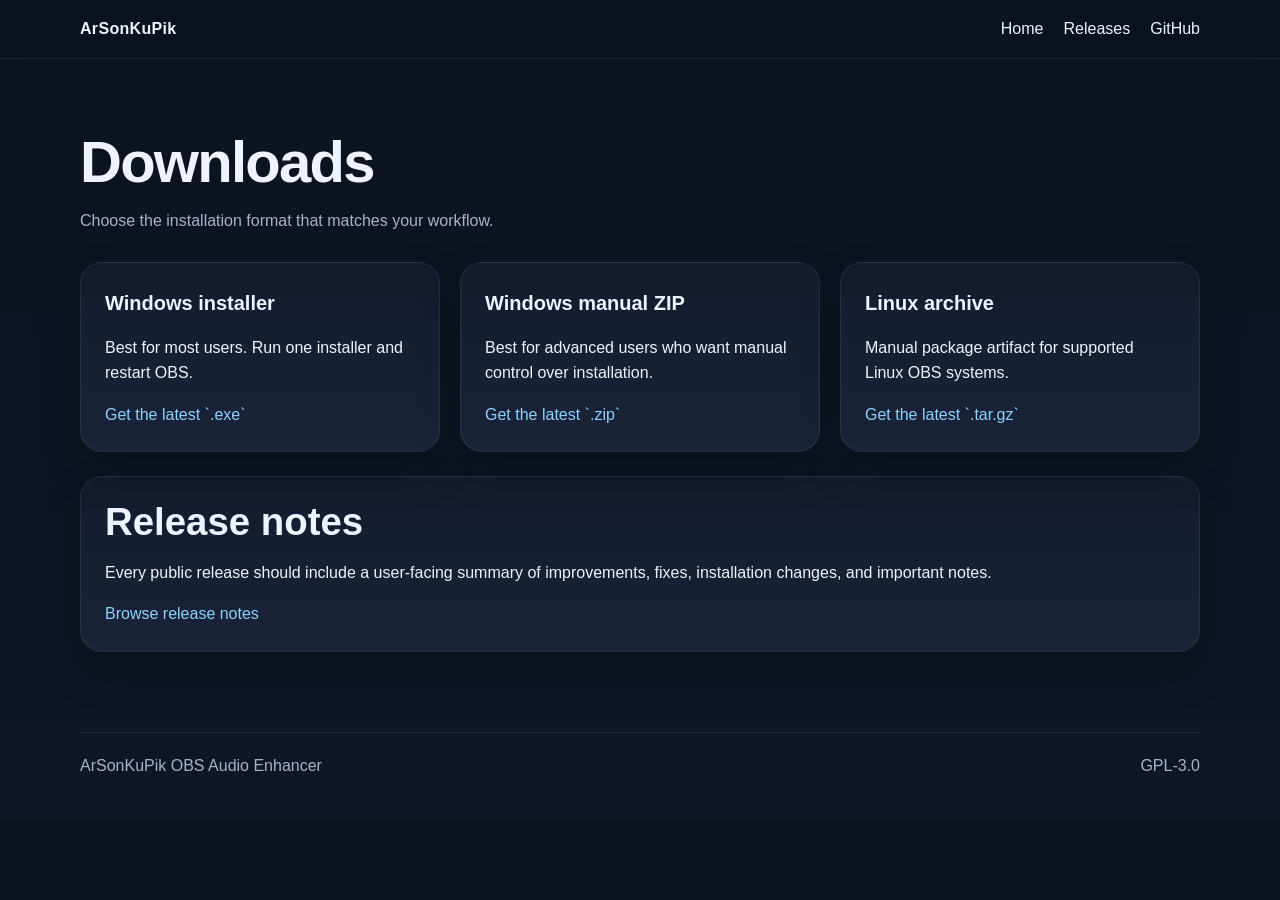
==== docs/site/downloads.html @ cfe4e067 "Clean public GPL3 repo and improve release installer" ====
<!doctype html>
<html lang="en">
<head>
  <meta charset="utf-8">
  <meta name="viewport" content="width=device-width, initial-scale=1">
  <title>Downloads • ArSonKuPik OBS Audio Enhancer</title>
  <meta name="description" content="Download the latest release of ArSonKuPik OBS Audio Enhancer for OBS Studio.">
  <link rel="stylesheet" href="styles.css">
</head>
<body>
  <header class="nav">
    <div class="wrap nav-inner">
      <a class="brand" href="index.html">ArSonKuPik</a>
      <nav>
        <a href="index.html">Home</a>
        <a href="https://github.com/masarray/arsonkupik-obs-audio-enhancer/releases">Releases</a>
        <a href="https://github.com/masarray/arsonkupik-obs-audio-enhancer">GitHub</a>
      </nav>
    </div>
  </header>
  <main class="section">
    <div class="wrap">
      <h1>Downloads</h1>
      <p class="section-intro">Choose the installation format that matches your workflow.</p>
      <div class="card-grid three">
        <article class="card">
          <h3>Windows installer</h3>
          <p>Best for most users. Run one installer and restart OBS.</p>
          <a class="text-link" href="https://github.com/masarray/arsonkupik-obs-audio-enhancer/releases">Get the latest `.exe`</a>
        </article>
        <article class="card">
          <h3>Windows manual ZIP</h3>
          <p>Best for advanced users who want manual control over installation.</p>
          <a class="text-link" href="https://github.com/masarray/arsonkupik-obs-audio-enhancer/releases">Get the latest `.zip`</a>
        </article>
        <article class="card">
          <h3>Linux archive</h3>
          <p>Manual package artifact for supported Linux OBS systems.</p>
          <a class="text-link" href="https://github.com/masarray/arsonkupik-obs-audio-enhancer/releases">Get the latest `.tar.gz`</a>
        </article>
      </div>
      <div class="card release-card">
        <h2>Release notes</h2>
        <p>Every public release should include a user-facing summary of improvements, fixes, installation changes, and important notes.</p>
        <a class="text-link" href="https://github.com/masarray/arsonkupik-obs-audio-enhancer/tree/main/docs/releases">Browse release notes</a>
      </div>
    </div>
  </main>
  <footer class="footer"><div class="wrap footer-inner"><span>ArSonKuPik OBS Audio Enhancer</span><span>GPL-3.0</span></div></footer>
</body>
</html>
---- docs/site/styles.css ----
:root {
  --bg: #0d1220;
  --panel: #141b2d;
  --panel-2: #1a2338;
  --text: #eef3ff;
  --muted: #a7b3cc;
  --line: rgba(255,255,255,.08);
  --accent: #6a7cff;
  --accent-2: #8bd3ff;
}
* { box-sizing: border-box; }
body { margin: 0; font: 16px/1.6 Inter, Segoe UI, Arial, sans-serif; background: linear-gradient(180deg,#0d1220 0%,#0f1626 100%); color: var(--text); }
a { color: inherit; text-decoration: none; }
img { max-width: 100%; display: block; }
.wrap { width: min(1120px, calc(100% - 40px)); margin: 0 auto; }
.nav { position: sticky; top: 0; backdrop-filter: blur(12px); background: rgba(13,18,32,.75); border-bottom: 1px solid var(--line); z-index: 10; }
.nav-inner { display: flex; justify-content: space-between; align-items: center; padding: 16px 0; }
.nav nav { display: flex; gap: 20px; }
.brand { font-weight: 700; letter-spacing: .02em; }
.hero { padding: 72px 0 52px; }
.hero-grid { display: grid; gap: 40px; grid-template-columns: 1.1fr .95fr; align-items: center; }
.eyebrow { display:inline-block; padding: 6px 10px; border-radius:999px; background: rgba(106,124,255,.16); color: #cbd7ff; font-size: 13px; }
h1 { font-size: clamp(36px, 5vw, 58px); line-height: 1.06; margin: 16px 0; letter-spacing: -.03em; }
h2 { font-size: clamp(28px,3vw,40px); line-height: 1.1; margin: 0 0 12px; }
h3 { margin: 0 0 10px; font-size: 20px; }
.lead, .section-intro { color: var(--muted); max-width: 62ch; }
.cta-row { display: flex; flex-wrap: wrap; gap: 14px; margin: 26px 0 18px; }
.btn { padding: 12px 18px; border-radius: 12px; font-weight: 600; border: 1px solid var(--line); }
.btn-primary { background: linear-gradient(135deg,var(--accent),#4d64ff); }
.btn-secondary { background: rgba(255,255,255,.04); }
.hero-points { margin: 22px 0 0; padding-left: 18px; color: var(--muted); }
.shot-card, .card { background: linear-gradient(180deg,var(--panel),var(--panel-2)); border: 1px solid var(--line); border-radius: 22px; box-shadow: 0 20px 40px rgba(0,0,0,.22); }
.shot-card { padding: 16px; }
.section { padding: 56px 0; }
.section-alt { background: rgba(255,255,255,.02); border-top: 1px solid var(--line); border-bottom: 1px solid var(--line); }
.card-grid { display:grid; gap: 20px; grid-template-columns: repeat(2, minmax(0,1fr)); margin-top: 28px; }
.card-grid.three { grid-template-columns: repeat(3,minmax(0,1fr)); }
.card { padding: 24px; }
.split { display:grid; gap: 30px; grid-template-columns: 1fr 1fr; align-items:start; }
.stack-list { display:grid; gap: 16px; }
.stack-list div { background: rgba(255,255,255,.03); border: 1px solid var(--line); border-radius: 18px; padding: 18px 20px; display:grid; gap: 4px; }
.stack-list span, .text-link { color: var(--accent-2); }
.release-card { margin-top: 24px; }
.footer { padding: 24px 0 40px; }
.footer-inner { display:flex; justify-content:space-between; gap:20px; color: var(--muted); border-top:1px solid var(--line); padding-top: 20px; }
@media (max-width: 900px) {
  .hero-grid, .split, .card-grid, .card-grid.three { grid-template-columns: 1fr; }
  .nav-inner { flex-direction: column; gap: 12px; }
}
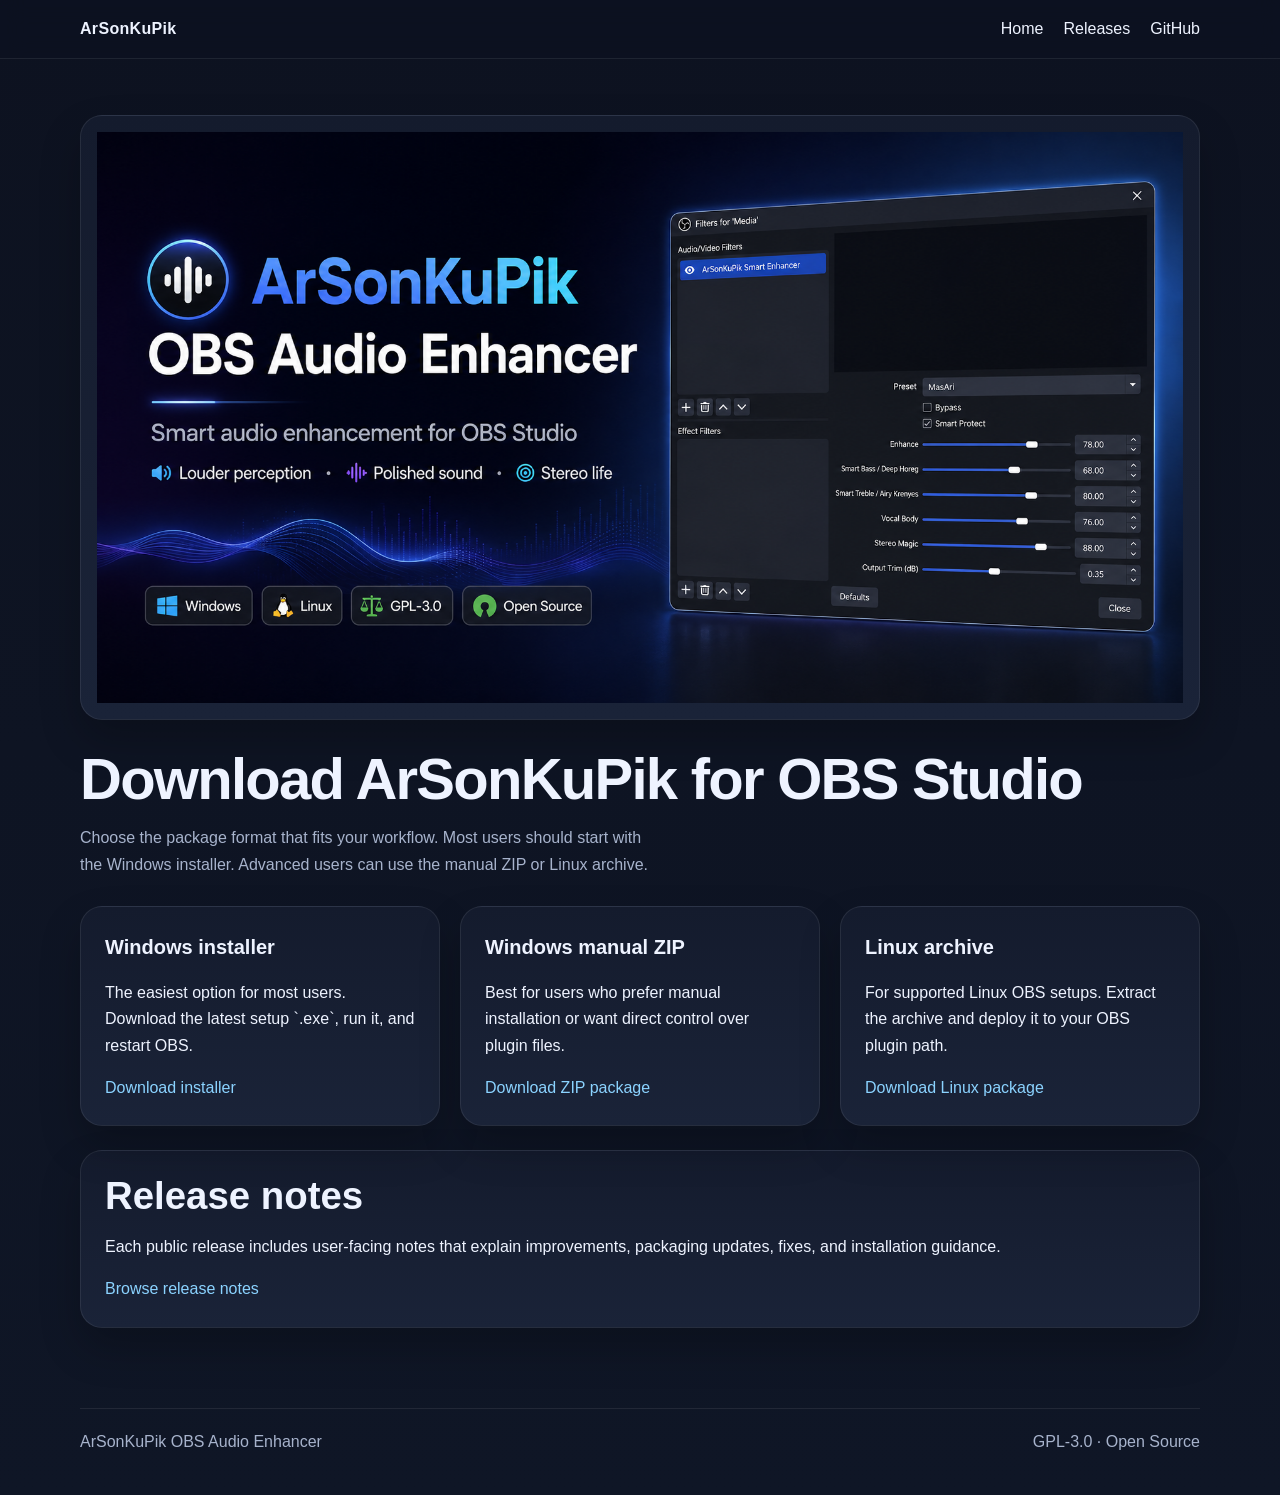
==== commit 766a1b95: "Polish README and landing page with OG hero and SEO improvements" ====
--- a/docs/site/downloads.html
+++ b/docs/site/downloads.html
@@ -4,7 +4,18 @@
   <meta charset="utf-8">
   <meta name="viewport" content="width=device-width, initial-scale=1">
   <title>Downloads • ArSonKuPik OBS Audio Enhancer</title>
-  <meta name="description" content="Download the latest release of ArSonKuPik OBS Audio Enhancer for OBS Studio.">
+  <meta name="description" content="Download the latest release of ArSonKuPik OBS Audio Enhancer for OBS Studio on Windows and Linux.">
+  <meta name="robots" content="index,follow">
+  <link rel="canonical" href="https://masarray.github.io/arsonkupik-obs-audio-enhancer/downloads.html">
+  <meta property="og:type" content="website">
+  <meta property="og:title" content="Downloads • ArSonKuPik OBS Audio Enhancer">
+  <meta property="og:description" content="Windows installer, Windows ZIP, and Linux release packages for ArSonKuPik OBS Audio Enhancer.">
+  <meta property="og:url" content="https://masarray.github.io/arsonkupik-obs-audio-enhancer/downloads.html">
+  <meta property="og:image" content="https://masarray.github.io/arsonkupik-obs-audio-enhancer/assets/images/og-hero.png">
+  <meta name="twitter:card" content="summary_large_image">
+  <meta name="twitter:title" content="Downloads • ArSonKuPik OBS Audio Enhancer">
+  <meta name="twitter:description" content="Download the latest ArSonKuPik OBS Audio Enhancer release assets.">
+  <meta name="twitter:image" content="https://masarray.github.io/arsonkupik-obs-audio-enhancer/assets/images/og-hero.png">
   <link rel="stylesheet" href="styles.css">
 </head>
 <body>
@@ -20,32 +31,35 @@
   </header>
   <main class="section">
     <div class="wrap">
-      <h1>Downloads</h1>
-      <p class="section-intro">Choose the installation format that matches your workflow.</p>
+      <div class="banner-card small-banner">
+        <img src="assets/images/og-hero.png" alt="ArSonKuPik OBS Audio Enhancer hero banner">
+      </div>
+      <h1>Download ArSonKuPik for OBS Studio</h1>
+      <p class="section-intro">Choose the package format that fits your workflow. Most users should start with the Windows installer. Advanced users can use the manual ZIP or Linux archive.</p>
       <div class="card-grid three">
         <article class="card">
           <h3>Windows installer</h3>
-          <p>Best for most users. Run one installer and restart OBS.</p>
-          <a class="text-link" href="https://github.com/masarray/arsonkupik-obs-audio-enhancer/releases">Get the latest `.exe`</a>
+          <p>The easiest option for most users. Download the latest setup `.exe`, run it, and restart OBS.</p>
+          <a class="text-link" href="https://github.com/masarray/arsonkupik-obs-audio-enhancer/releases">Download installer</a>
         </article>
         <article class="card">
           <h3>Windows manual ZIP</h3>
-          <p>Best for advanced users who want manual control over installation.</p>
-          <a class="text-link" href="https://github.com/masarray/arsonkupik-obs-audio-enhancer/releases">Get the latest `.zip`</a>
+          <p>Best for users who prefer manual installation or want direct control over plugin files.</p>
+          <a class="text-link" href="https://github.com/masarray/arsonkupik-obs-audio-enhancer/releases">Download ZIP package</a>
         </article>
         <article class="card">
           <h3>Linux archive</h3>
-          <p>Manual package artifact for supported Linux OBS systems.</p>
-          <a class="text-link" href="https://github.com/masarray/arsonkupik-obs-audio-enhancer/releases">Get the latest `.tar.gz`</a>
+          <p>For supported Linux OBS setups. Extract the archive and deploy it to your OBS plugin path.</p>
+          <a class="text-link" href="https://github.com/masarray/arsonkupik-obs-audio-enhancer/releases">Download Linux package</a>
         </article>
       </div>
       <div class="card release-card">
         <h2>Release notes</h2>
-        <p>Every public release should include a user-facing summary of improvements, fixes, installation changes, and important notes.</p>
+        <p>Each public release includes user-facing notes that explain improvements, packaging updates, fixes, and installation guidance.</p>
         <a class="text-link" href="https://github.com/masarray/arsonkupik-obs-audio-enhancer/tree/main/docs/releases">Browse release notes</a>
       </div>
     </div>
   </main>
-  <footer class="footer"><div class="wrap footer-inner"><span>ArSonKuPik OBS Audio Enhancer</span><span>GPL-3.0</span></div></footer>
+  <footer class="footer"><div class="wrap footer-inner"><span>ArSonKuPik OBS Audio Enhancer</span><span>GPL-3.0 · Open Source</span></div></footer>
 </body>
 </html>
--- a/docs/site/styles.css
+++ b/docs/site/styles.css
@@ -10,7 +10,7 @@
   --accent-2: #8bd3ff;
 }
 * { box-sizing: border-box; }
-body { margin: 0; font: 16px/1.6 Inter, Segoe UI, Arial, sans-serif; background: linear-gradient(180deg,#0d1220 0%,#0f1626 100%); color: var(--text); }
+body { margin: 0; font: 16px/1.65 Inter, Segoe UI, Arial, sans-serif; background: linear-gradient(180deg,#0d1220 0%,#0f1626 100%); color: var(--text); }
 a { color: inherit; text-decoration: none; }
 img { max-width: 100%; display: block; }
 .wrap { width: min(1120px, calc(100% - 40px)); margin: 0 auto; }
@@ -18,20 +18,24 @@
 .nav-inner { display: flex; justify-content: space-between; align-items: center; padding: 16px 0; }
 .nav nav { display: flex; gap: 20px; }
 .brand { font-weight: 700; letter-spacing: .02em; }
-.hero { padding: 72px 0 52px; }
-.hero-grid { display: grid; gap: 40px; grid-template-columns: 1.1fr .95fr; align-items: center; }
+.hero { padding: 24px 0 52px; }
+.hero-banner { padding-top: 36px; padding-bottom: 8px; }
+.hero-copy { padding-top: 20px; }
+.hero-grid { display: grid; gap: 40px; grid-template-columns: 1.05fr .95fr; align-items: center; }
+.hero-grid.refined { align-items: start; }
 .eyebrow { display:inline-block; padding: 6px 10px; border-radius:999px; background: rgba(106,124,255,.16); color: #cbd7ff; font-size: 13px; }
 h1 { font-size: clamp(36px, 5vw, 58px); line-height: 1.06; margin: 16px 0; letter-spacing: -.03em; }
 h2 { font-size: clamp(28px,3vw,40px); line-height: 1.1; margin: 0 0 12px; }
 h3 { margin: 0 0 10px; font-size: 20px; }
-.lead, .section-intro { color: var(--muted); max-width: 62ch; }
+.lead, .section-intro { color: var(--muted); max-width: 64ch; }
 .cta-row { display: flex; flex-wrap: wrap; gap: 14px; margin: 26px 0 18px; }
 .btn { padding: 12px 18px; border-radius: 12px; font-weight: 600; border: 1px solid var(--line); }
 .btn-primary { background: linear-gradient(135deg,var(--accent),#4d64ff); }
 .btn-secondary { background: rgba(255,255,255,.04); }
 .hero-points { margin: 22px 0 0; padding-left: 18px; color: var(--muted); }
-.shot-card, .card { background: linear-gradient(180deg,var(--panel),var(--panel-2)); border: 1px solid var(--line); border-radius: 22px; box-shadow: 0 20px 40px rgba(0,0,0,.22); }
-.shot-card { padding: 16px; }
+.shot-card, .card, .banner-card { background: linear-gradient(180deg,var(--panel),var(--panel-2)); border: 1px solid var(--line); border-radius: 22px; box-shadow: 0 20px 40px rgba(0,0,0,.22); }
+.shot-card, .banner-card { padding: 16px; }
+.small-banner { margin-bottom: 28px; }
 .section { padding: 56px 0; }
 .section-alt { background: rgba(255,255,255,.02); border-top: 1px solid var(--line); border-bottom: 1px solid var(--line); }
 .card-grid { display:grid; gap: 20px; grid-template-columns: repeat(2, minmax(0,1fr)); margin-top: 28px; }
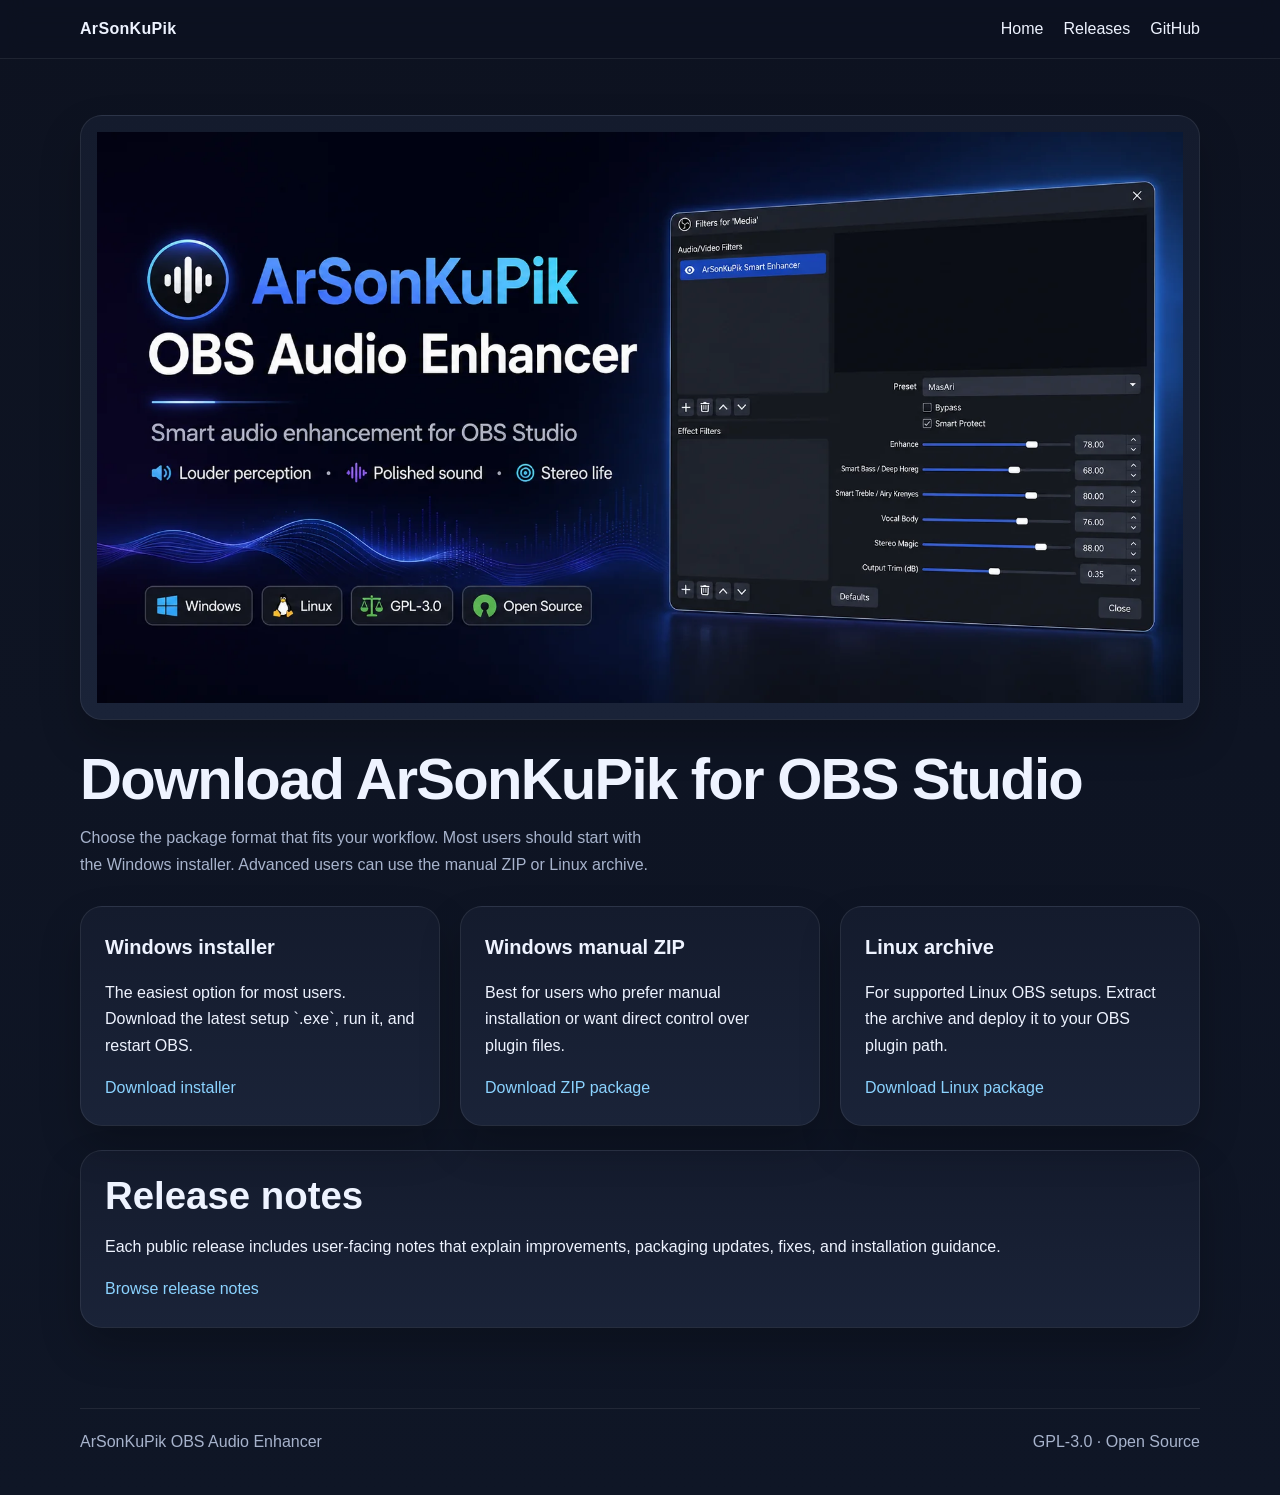
==== commit 5b94b399: "Use WebP hero banner on downloads page" ====
--- a/docs/site/downloads.html
+++ b/docs/site/downloads.html
@@ -11,11 +11,11 @@
   <meta property="og:title" content="Downloads • ArSonKuPik OBS Audio Enhancer">
   <meta property="og:description" content="Windows installer, Windows ZIP, and Linux release packages for ArSonKuPik OBS Audio Enhancer.">
   <meta property="og:url" content="https://masarray.github.io/arsonkupik-obs-audio-enhancer/downloads.html">
-  <meta property="og:image" content="https://masarray.github.io/arsonkupik-obs-audio-enhancer/assets/images/og-hero.png">
+  <meta property="og:image" content="https://masarray.github.io/arsonkupik-obs-audio-enhancer/assets/images/og-hero.webp">
   <meta name="twitter:card" content="summary_large_image">
   <meta name="twitter:title" content="Downloads • ArSonKuPik OBS Audio Enhancer">
   <meta name="twitter:description" content="Download the latest ArSonKuPik OBS Audio Enhancer release assets.">
-  <meta name="twitter:image" content="https://masarray.github.io/arsonkupik-obs-audio-enhancer/assets/images/og-hero.png">
+  <meta name="twitter:image" content="https://masarray.github.io/arsonkupik-obs-audio-enhancer/assets/images/og-hero.webp">
   <link rel="stylesheet" href="styles.css">
 </head>
 <body>
@@ -32,7 +32,7 @@
   <main class="section">
     <div class="wrap">
       <div class="banner-card small-banner">
-        <img src="assets/images/og-hero.png" alt="ArSonKuPik OBS Audio Enhancer hero banner">
+        <img src="assets/images/og-hero.webp" alt="ArSonKuPik OBS Audio Enhancer hero banner">
       </div>
       <h1>Download ArSonKuPik for OBS Studio</h1>
       <p class="section-intro">Choose the package format that fits your workflow. Most users should start with the Windows installer. Advanced users can use the manual ZIP or Linux archive.</p>
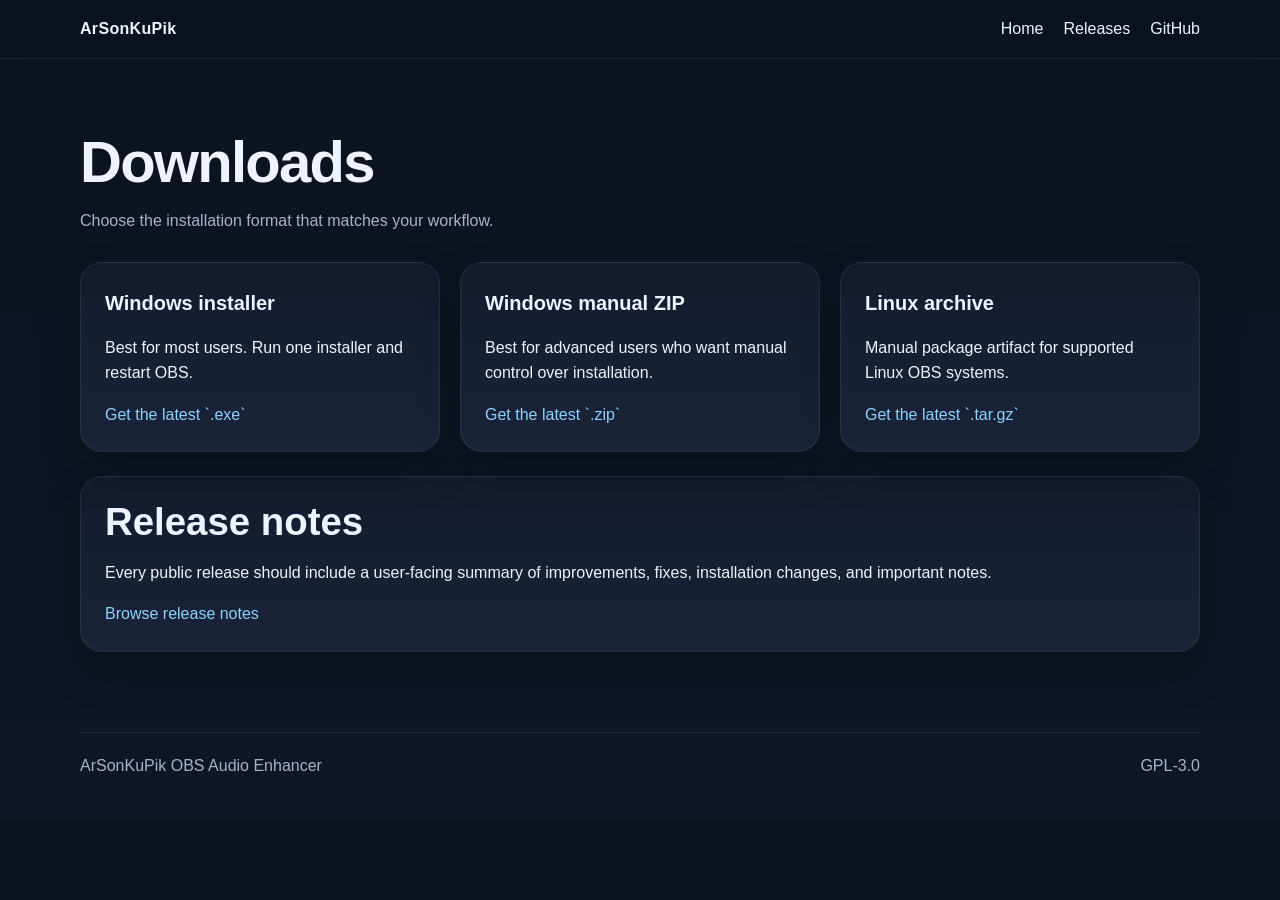
==== commit a178d706: "v0.4.12 calibrated gain staging" ====
--- a/docs/site/downloads.html
+++ b/docs/site/downloads.html
@@ -4,18 +4,7 @@
   <meta charset="utf-8">
   <meta name="viewport" content="width=device-width, initial-scale=1">
   <title>Downloads • ArSonKuPik OBS Audio Enhancer</title>
-  <meta name="description" content="Download the latest release of ArSonKuPik OBS Audio Enhancer for OBS Studio on Windows and Linux.">
-  <meta name="robots" content="index,follow">
-  <link rel="canonical" href="https://masarray.github.io/arsonkupik-obs-audio-enhancer/downloads.html">
-  <meta property="og:type" content="website">
-  <meta property="og:title" content="Downloads • ArSonKuPik OBS Audio Enhancer">
-  <meta property="og:description" content="Windows installer, Windows ZIP, and Linux release packages for ArSonKuPik OBS Audio Enhancer.">
-  <meta property="og:url" content="https://masarray.github.io/arsonkupik-obs-audio-enhancer/downloads.html">
-  <meta property="og:image" content="https://masarray.github.io/arsonkupik-obs-audio-enhancer/assets/images/og-hero.webp">
-  <meta name="twitter:card" content="summary_large_image">
-  <meta name="twitter:title" content="Downloads • ArSonKuPik OBS Audio Enhancer">
-  <meta name="twitter:description" content="Download the latest ArSonKuPik OBS Audio Enhancer release assets.">
-  <meta name="twitter:image" content="https://masarray.github.io/arsonkupik-obs-audio-enhancer/assets/images/og-hero.webp">
+  <meta name="description" content="Download the latest release of ArSonKuPik OBS Audio Enhancer for OBS Studio.">
   <link rel="stylesheet" href="styles.css">
 </head>
 <body>
@@ -31,35 +20,32 @@
   </header>
   <main class="section">
     <div class="wrap">
-      <div class="banner-card small-banner">
-        <img src="assets/images/og-hero.webp" alt="ArSonKuPik OBS Audio Enhancer hero banner">
-      </div>
-      <h1>Download ArSonKuPik for OBS Studio</h1>
-      <p class="section-intro">Choose the package format that fits your workflow. Most users should start with the Windows installer. Advanced users can use the manual ZIP or Linux archive.</p>
+      <h1>Downloads</h1>
+      <p class="section-intro">Choose the installation format that matches your workflow.</p>
       <div class="card-grid three">
         <article class="card">
           <h3>Windows installer</h3>
-          <p>The easiest option for most users. Download the latest setup `.exe`, run it, and restart OBS.</p>
-          <a class="text-link" href="https://github.com/masarray/arsonkupik-obs-audio-enhancer/releases">Download installer</a>
+          <p>Best for most users. Run one installer and restart OBS.</p>
+          <a class="text-link" href="https://github.com/masarray/arsonkupik-obs-audio-enhancer/releases">Get the latest `.exe`</a>
         </article>
         <article class="card">
           <h3>Windows manual ZIP</h3>
-          <p>Best for users who prefer manual installation or want direct control over plugin files.</p>
-          <a class="text-link" href="https://github.com/masarray/arsonkupik-obs-audio-enhancer/releases">Download ZIP package</a>
+          <p>Best for advanced users who want manual control over installation.</p>
+          <a class="text-link" href="https://github.com/masarray/arsonkupik-obs-audio-enhancer/releases">Get the latest `.zip`</a>
         </article>
         <article class="card">
           <h3>Linux archive</h3>
-          <p>For supported Linux OBS setups. Extract the archive and deploy it to your OBS plugin path.</p>
-          <a class="text-link" href="https://github.com/masarray/arsonkupik-obs-audio-enhancer/releases">Download Linux package</a>
+          <p>Manual package artifact for supported Linux OBS systems.</p>
+          <a class="text-link" href="https://github.com/masarray/arsonkupik-obs-audio-enhancer/releases">Get the latest `.tar.gz`</a>
         </article>
       </div>
       <div class="card release-card">
         <h2>Release notes</h2>
-        <p>Each public release includes user-facing notes that explain improvements, packaging updates, fixes, and installation guidance.</p>
+        <p>Every public release should include a user-facing summary of improvements, fixes, installation changes, and important notes.</p>
         <a class="text-link" href="https://github.com/masarray/arsonkupik-obs-audio-enhancer/tree/main/docs/releases">Browse release notes</a>
       </div>
     </div>
   </main>
-  <footer class="footer"><div class="wrap footer-inner"><span>ArSonKuPik OBS Audio Enhancer</span><span>GPL-3.0 · Open Source</span></div></footer>
+  <footer class="footer"><div class="wrap footer-inner"><span>ArSonKuPik OBS Audio Enhancer</span><span>GPL-3.0</span></div></footer>
 </body>
 </html>
--- a/docs/site/styles.css
+++ b/docs/site/styles.css
@@ -10,7 +10,7 @@
   --accent-2: #8bd3ff;
 }
 * { box-sizing: border-box; }
-body { margin: 0; font: 16px/1.65 Inter, Segoe UI, Arial, sans-serif; background: linear-gradient(180deg,#0d1220 0%,#0f1626 100%); color: var(--text); }
+body { margin: 0; font: 16px/1.6 Inter, Segoe UI, Arial, sans-serif; background: linear-gradient(180deg,#0d1220 0%,#0f1626 100%); color: var(--text); }
 a { color: inherit; text-decoration: none; }
 img { max-width: 100%; display: block; }
 .wrap { width: min(1120px, calc(100% - 40px)); margin: 0 auto; }
@@ -18,24 +18,20 @@
 .nav-inner { display: flex; justify-content: space-between; align-items: center; padding: 16px 0; }
 .nav nav { display: flex; gap: 20px; }
 .brand { font-weight: 700; letter-spacing: .02em; }
-.hero { padding: 24px 0 52px; }
-.hero-banner { padding-top: 36px; padding-bottom: 8px; }
-.hero-copy { padding-top: 20px; }
-.hero-grid { display: grid; gap: 40px; grid-template-columns: 1.05fr .95fr; align-items: center; }
-.hero-grid.refined { align-items: start; }
+.hero { padding: 72px 0 52px; }
+.hero-grid { display: grid; gap: 40px; grid-template-columns: 1.1fr .95fr; align-items: center; }
 .eyebrow { display:inline-block; padding: 6px 10px; border-radius:999px; background: rgba(106,124,255,.16); color: #cbd7ff; font-size: 13px; }
 h1 { font-size: clamp(36px, 5vw, 58px); line-height: 1.06; margin: 16px 0; letter-spacing: -.03em; }
 h2 { font-size: clamp(28px,3vw,40px); line-height: 1.1; margin: 0 0 12px; }
 h3 { margin: 0 0 10px; font-size: 20px; }
-.lead, .section-intro { color: var(--muted); max-width: 64ch; }
+.lead, .section-intro { color: var(--muted); max-width: 62ch; }
 .cta-row { display: flex; flex-wrap: wrap; gap: 14px; margin: 26px 0 18px; }
 .btn { padding: 12px 18px; border-radius: 12px; font-weight: 600; border: 1px solid var(--line); }
 .btn-primary { background: linear-gradient(135deg,var(--accent),#4d64ff); }
 .btn-secondary { background: rgba(255,255,255,.04); }
 .hero-points { margin: 22px 0 0; padding-left: 18px; color: var(--muted); }
-.shot-card, .card, .banner-card { background: linear-gradient(180deg,var(--panel),var(--panel-2)); border: 1px solid var(--line); border-radius: 22px; box-shadow: 0 20px 40px rgba(0,0,0,.22); }
-.shot-card, .banner-card { padding: 16px; }
-.small-banner { margin-bottom: 28px; }
+.shot-card, .card { background: linear-gradient(180deg,var(--panel),var(--panel-2)); border: 1px solid var(--line); border-radius: 22px; box-shadow: 0 20px 40px rgba(0,0,0,.22); }
+.shot-card { padding: 16px; }
 .section { padding: 56px 0; }
 .section-alt { background: rgba(255,255,255,.02); border-top: 1px solid var(--line); border-bottom: 1px solid var(--line); }
 .card-grid { display:grid; gap: 20px; grid-template-columns: repeat(2, minmax(0,1fr)); margin-top: 28px; }
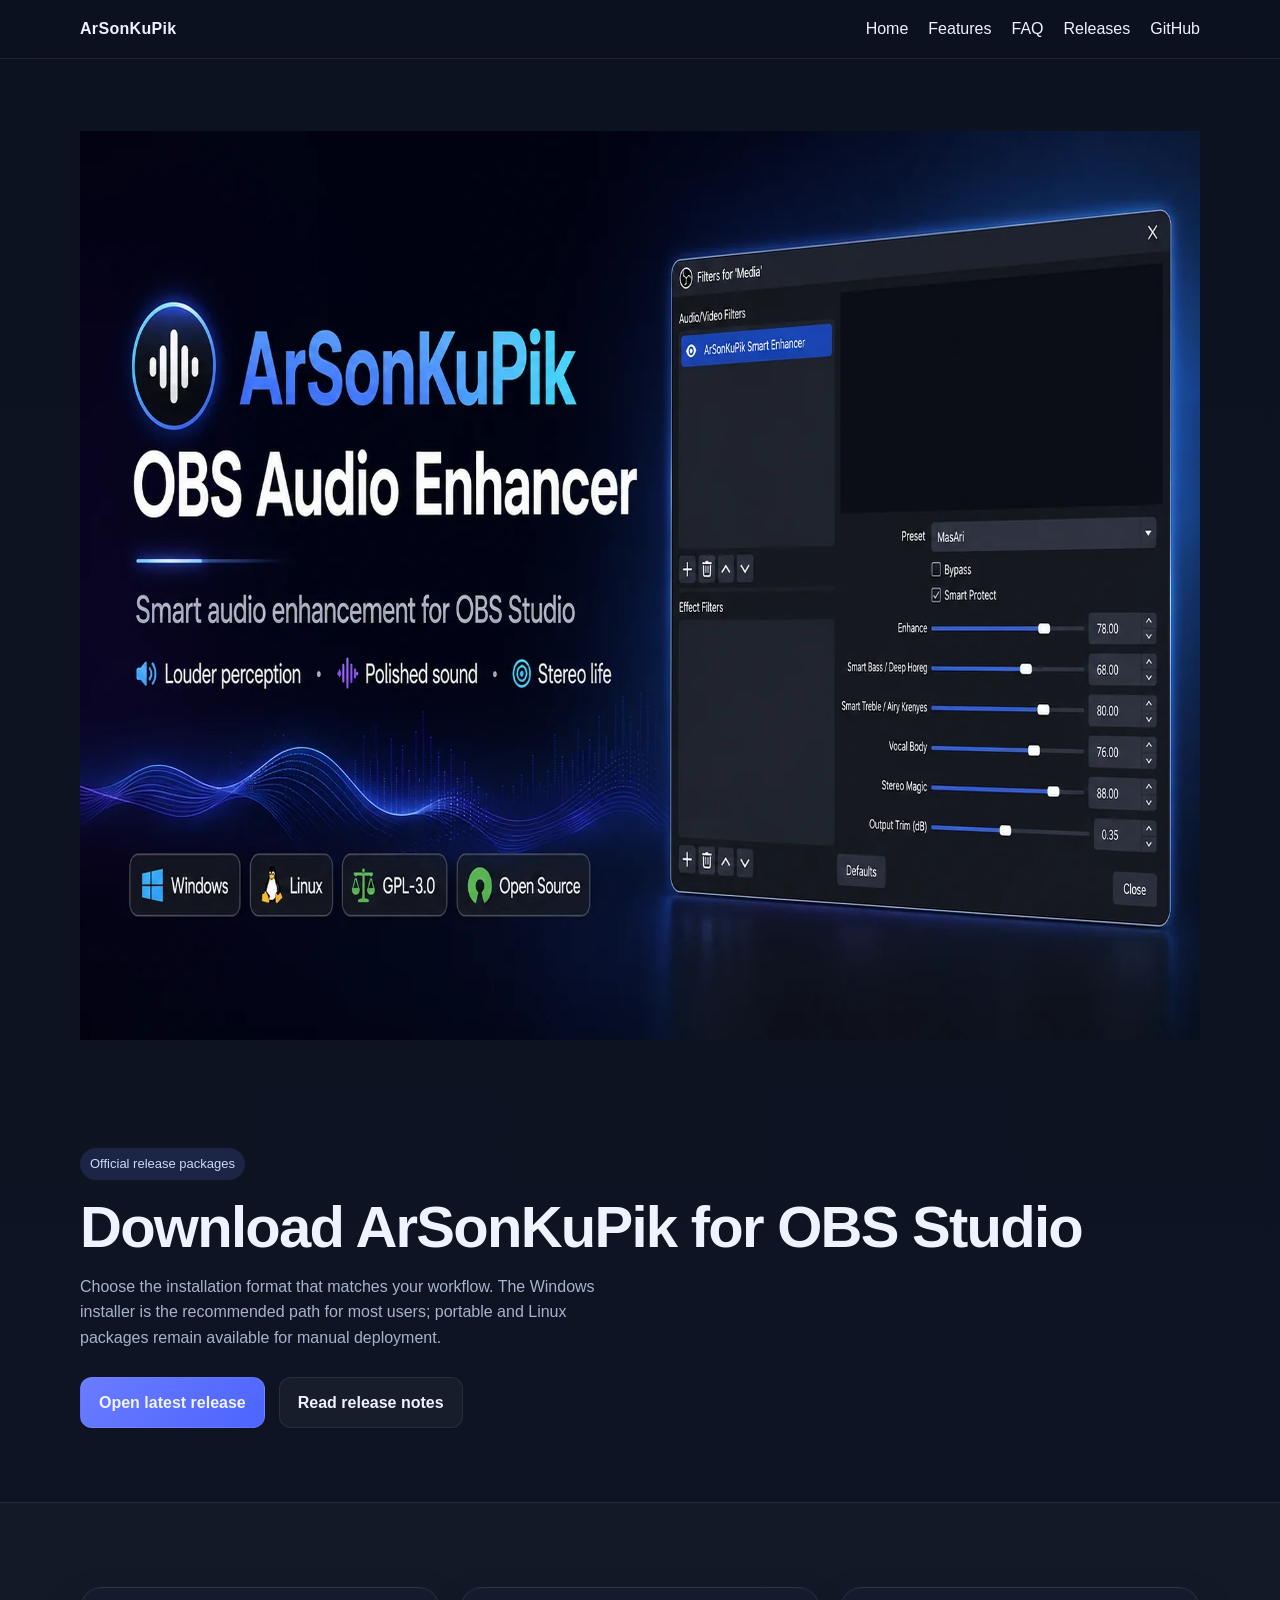
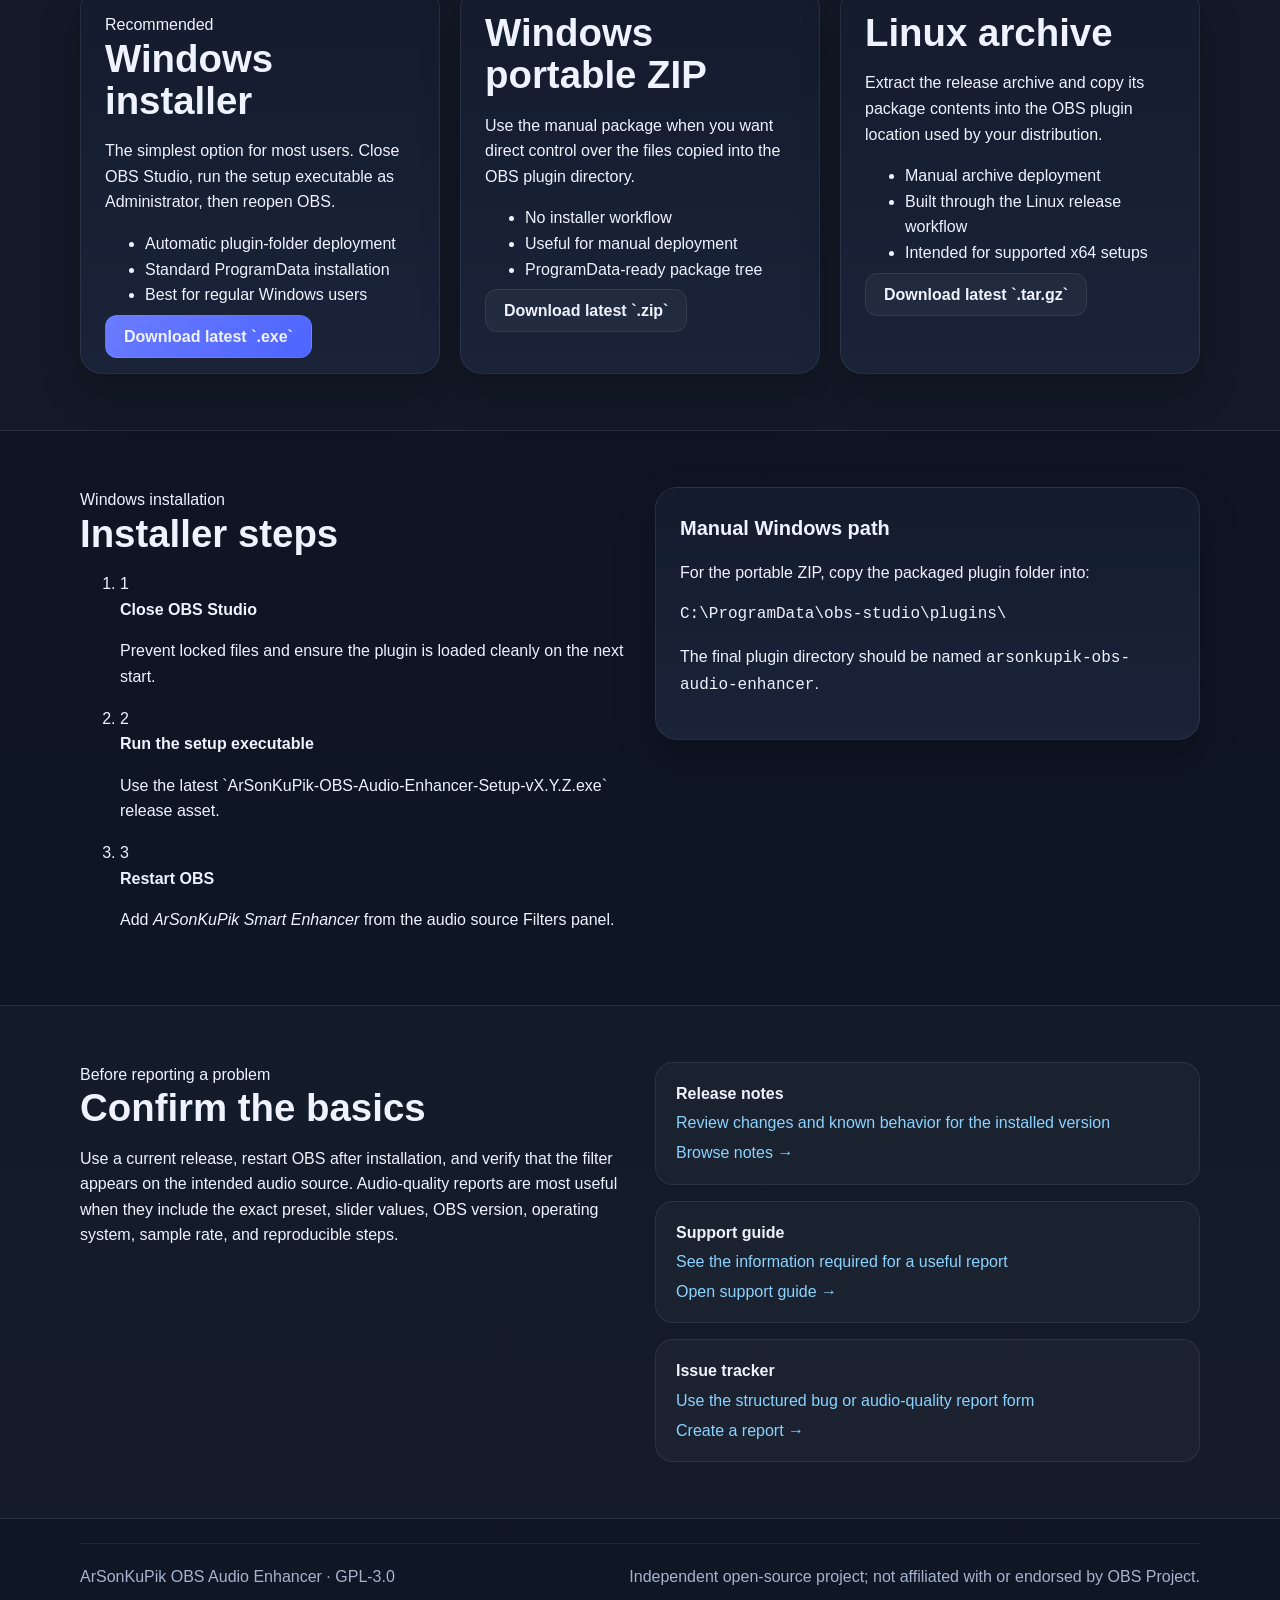
==== commit f77e4335: "Polish downloads page with WebP hero and SEO metadata" ====
--- a/docs/site/downloads.html
+++ b/docs/site/downloads.html
@@ -3,49 +3,172 @@
 <head>
   <meta charset="utf-8">
   <meta name="viewport" content="width=device-width, initial-scale=1">
-  <title>Downloads • ArSonKuPik OBS Audio Enhancer</title>
-  <meta name="description" content="Download the latest release of ArSonKuPik OBS Audio Enhancer for OBS Studio.">
+  <title>Download ArSonKuPik OBS Audio Enhancer for Windows and Linux</title>
+  <meta name="description" content="Download the latest ArSonKuPik OBS Audio Enhancer release for OBS Studio. Choose the recommended Windows installer, portable Windows ZIP, or Linux archive.">
+  <meta name="robots" content="index,follow,max-image-preview:large">
+  <meta name="theme-color" content="#0d1220">
+  <link rel="canonical" href="https://masarray.github.io/arsonkupik-obs-audio-enhancer/downloads.html">
+  <link rel="preload" as="image" href="assets/images/og-hero.webp" type="image/webp">
+
+  <meta property="og:type" content="website">
+  <meta property="og:site_name" content="ArSonKuPik OBS Audio Enhancer">
+  <meta property="og:title" content="Download ArSonKuPik OBS Audio Enhancer">
+  <meta property="og:description" content="Get the Windows installer, portable ZIP, or Linux archive for the free open-source ArSonKuPik OBS audio enhancement filter.">
+  <meta property="og:url" content="https://masarray.github.io/arsonkupik-obs-audio-enhancer/downloads.html">
+  <meta property="og:image" content="https://masarray.github.io/arsonkupik-obs-audio-enhancer/assets/images/og-hero.webp">
+  <meta property="og:image:type" content="image/webp">
+  <meta property="og:image:width" content="1731">
+  <meta property="og:image:height" content="909">
+  <meta property="og:image:alt" content="ArSonKuPik OBS Audio Enhancer promotional banner">
+
+  <meta name="twitter:card" content="summary_large_image">
+  <meta name="twitter:title" content="Download ArSonKuPik OBS Audio Enhancer">
+  <meta name="twitter:description" content="Windows installer, portable ZIP, and Linux package for the free open-source OBS audio enhancer.">
+  <meta name="twitter:image" content="https://masarray.github.io/arsonkupik-obs-audio-enhancer/assets/images/og-hero.webp">
+  <meta name="twitter:image:alt" content="ArSonKuPik OBS Audio Enhancer promotional banner">
+
   <link rel="stylesheet" href="styles.css">
+
+  <script type="application/ld+json">
+  {
+    "@context": "https://schema.org",
+    "@type": "WebPage",
+    "name": "Download ArSonKuPik OBS Audio Enhancer",
+    "url": "https://masarray.github.io/arsonkupik-obs-audio-enhancer/downloads.html",
+    "description": "Official download options for ArSonKuPik OBS Audio Enhancer on Windows and Linux.",
+    "isPartOf": {
+      "@type": "WebSite",
+      "name": "ArSonKuPik OBS Audio Enhancer",
+      "url": "https://masarray.github.io/arsonkupik-obs-audio-enhancer/"
+    },
+    "about": {
+      "@type": "SoftwareApplication",
+      "name": "ArSonKuPik OBS Audio Enhancer",
+      "softwareVersion": "0.4.12",
+      "operatingSystem": "Windows, Linux",
+      "applicationCategory": "MultimediaApplication",
+      "downloadUrl": "https://github.com/masarray/arsonkupik-obs-audio-enhancer/releases",
+      "isAccessibleForFree": true
+    }
+  }
+  </script>
 </head>
 <body>
   <header class="nav">
     <div class="wrap nav-inner">
-      <a class="brand" href="index.html">ArSonKuPik</a>
-      <nav>
+      <a class="brand" href="index.html" aria-label="ArSonKuPik home">ArSonKuPik</a>
+      <nav aria-label="Primary navigation">
         <a href="index.html">Home</a>
+        <a href="index.html#features">Features</a>
+        <a href="index.html#faq">FAQ</a>
         <a href="https://github.com/masarray/arsonkupik-obs-audio-enhancer/releases">Releases</a>
         <a href="https://github.com/masarray/arsonkupik-obs-audio-enhancer">GitHub</a>
       </nav>
     </div>
   </header>
-  <main class="section">
-    <div class="wrap">
-      <h1>Downloads</h1>
-      <p class="section-intro">Choose the installation format that matches your workflow.</p>
-      <div class="card-grid three">
-        <article class="card">
-          <h3>Windows installer</h3>
-          <p>Best for most users. Run one installer and restart OBS.</p>
-          <a class="text-link" href="https://github.com/masarray/arsonkupik-obs-audio-enhancer/releases">Get the latest `.exe`</a>
-        </article>
-        <article class="card">
-          <h3>Windows manual ZIP</h3>
-          <p>Best for advanced users who want manual control over installation.</p>
-          <a class="text-link" href="https://github.com/masarray/arsonkupik-obs-audio-enhancer/releases">Get the latest `.zip`</a>
-        </article>
-        <article class="card">
-          <h3>Linux archive</h3>
-          <p>Manual package artifact for supported Linux OBS systems.</p>
-          <a class="text-link" href="https://github.com/masarray/arsonkupik-obs-audio-enhancer/releases">Get the latest `.tar.gz`</a>
-        </article>
+
+  <main>
+    <section class="hero hero-banner compact-banner">
+      <div class="wrap">
+        <div class="banner-card">
+          <img src="assets/images/og-hero.webp" width="1731" height="909" fetchpriority="high" alt="ArSonKuPik OBS Audio Enhancer hero banner">
+        </div>
       </div>
-      <div class="card release-card">
-        <h2>Release notes</h2>
-        <p>Every public release should include a user-facing summary of improvements, fixes, installation changes, and important notes.</p>
-        <a class="text-link" href="https://github.com/masarray/arsonkupik-obs-audio-enhancer/tree/main/docs/releases">Browse release notes</a>
+    </section>
+
+    <section class="section download-hero">
+      <div class="wrap">
+        <span class="eyebrow">Official release packages</span>
+        <h1>Download ArSonKuPik for OBS Studio</h1>
+        <p class="lead">Choose the installation format that matches your workflow. The Windows installer is the recommended path for most users; portable and Linux packages remain available for manual deployment.</p>
+        <div class="cta-row">
+          <a class="btn btn-primary" href="https://github.com/masarray/arsonkupik-obs-audio-enhancer/releases/latest">Open latest release</a>
+          <a class="btn btn-secondary" href="https://github.com/masarray/arsonkupik-obs-audio-enhancer/tree/main/docs/releases">Read release notes</a>
+        </div>
       </div>
+    </section>
+
+    <section class="section section-alt">
+      <div class="wrap">
+        <div class="card-grid three download-grid">
+          <article class="card recommended-card">
+            <span class="card-badge">Recommended</span>
+            <h2>Windows installer</h2>
+            <p>The simplest option for most users. Close OBS Studio, run the setup executable as Administrator, then reopen OBS.</p>
+            <ul class="compact-list">
+              <li>Automatic plugin-folder deployment</li>
+              <li>Standard ProgramData installation</li>
+              <li>Best for regular Windows users</li>
+            </ul>
+            <a class="btn btn-primary card-action" href="https://github.com/masarray/arsonkupik-obs-audio-enhancer/releases/latest">Download latest `.exe`</a>
+          </article>
+
+          <article class="card">
+            <h2>Windows portable ZIP</h2>
+            <p>Use the manual package when you want direct control over the files copied into the OBS plugin directory.</p>
+            <ul class="compact-list">
+              <li>No installer workflow</li>
+              <li>Useful for manual deployment</li>
+              <li>ProgramData-ready package tree</li>
+            </ul>
+            <a class="btn btn-secondary card-action" href="https://github.com/masarray/arsonkupik-obs-audio-enhancer/releases/latest">Download latest `.zip`</a>
+          </article>
+
+          <article class="card">
+            <h2>Linux archive</h2>
+            <p>Extract the release archive and copy its package contents into the OBS plugin location used by your distribution.</p>
+            <ul class="compact-list">
+              <li>Manual archive deployment</li>
+              <li>Built through the Linux release workflow</li>
+              <li>Intended for supported x64 setups</li>
+            </ul>
+            <a class="btn btn-secondary card-action" href="https://github.com/masarray/arsonkupik-obs-audio-enhancer/releases/latest">Download latest `.tar.gz`</a>
+          </article>
+        </div>
+      </div>
+    </section>
+
+    <section class="section">
+      <div class="wrap split">
+        <div>
+          <span class="section-kicker">Windows installation</span>
+          <h2>Installer steps</h2>
+          <ol class="steps-list">
+            <li><span>1</span><div><strong>Close OBS Studio</strong><p>Prevent locked files and ensure the plugin is loaded cleanly on the next start.</p></div></li>
+            <li><span>2</span><div><strong>Run the setup executable</strong><p>Use the latest `ArSonKuPik-OBS-Audio-Enhancer-Setup-vX.Y.Z.exe` release asset.</p></div></li>
+            <li><span>3</span><div><strong>Restart OBS</strong><p>Add <em>ArSonKuPik Smart Enhancer</em> from the audio source Filters panel.</p></div></li>
+          </ol>
+        </div>
+        <div class="card path-card">
+          <h3>Manual Windows path</h3>
+          <p>For the portable ZIP, copy the packaged plugin folder into:</p>
+          <pre><code>C:\ProgramData\obs-studio\plugins\</code></pre>
+          <p class="muted-note">The final plugin directory should be named <code>arsonkupik-obs-audio-enhancer</code>.</p>
+        </div>
+      </div>
+    </section>
+
+    <section class="section section-alt">
+      <div class="wrap split">
+        <div>
+          <span class="section-kicker">Before reporting a problem</span>
+          <h2>Confirm the basics</h2>
+          <p>Use a current release, restart OBS after installation, and verify that the filter appears on the intended audio source. Audio-quality reports are most useful when they include the exact preset, slider values, OBS version, operating system, sample rate, and reproducible steps.</p>
+        </div>
+        <div class="stack-list">
+          <div><strong>Release notes</strong><span>Review changes and known behavior for the installed version</span><a class="text-link" href="https://github.com/masarray/arsonkupik-obs-audio-enhancer/tree/main/docs/releases">Browse notes →</a></div>
+          <div><strong>Support guide</strong><span>See the information required for a useful report</span><a class="text-link" href="https://github.com/masarray/arsonkupik-obs-audio-enhancer/blob/main/SUPPORT.md">Open support guide →</a></div>
+          <div><strong>Issue tracker</strong><span>Use the structured bug or audio-quality report form</span><a class="text-link" href="https://github.com/masarray/arsonkupik-obs-audio-enhancer/issues/new/choose">Create a report →</a></div>
+        </div>
+      </div>
+    </section>
+  </main>
+
+  <footer class="footer">
+    <div class="wrap footer-inner">
+      <span>ArSonKuPik OBS Audio Enhancer · GPL-3.0</span>
+      <span>Independent open-source project; not affiliated with or endorsed by OBS Project.</span>
     </div>
-  </main>
-  <footer class="footer"><div class="wrap footer-inner"><span>ArSonKuPik OBS Audio Enhancer</span><span>GPL-3.0</span></div></footer>
+  </footer>
 </body>
 </html>
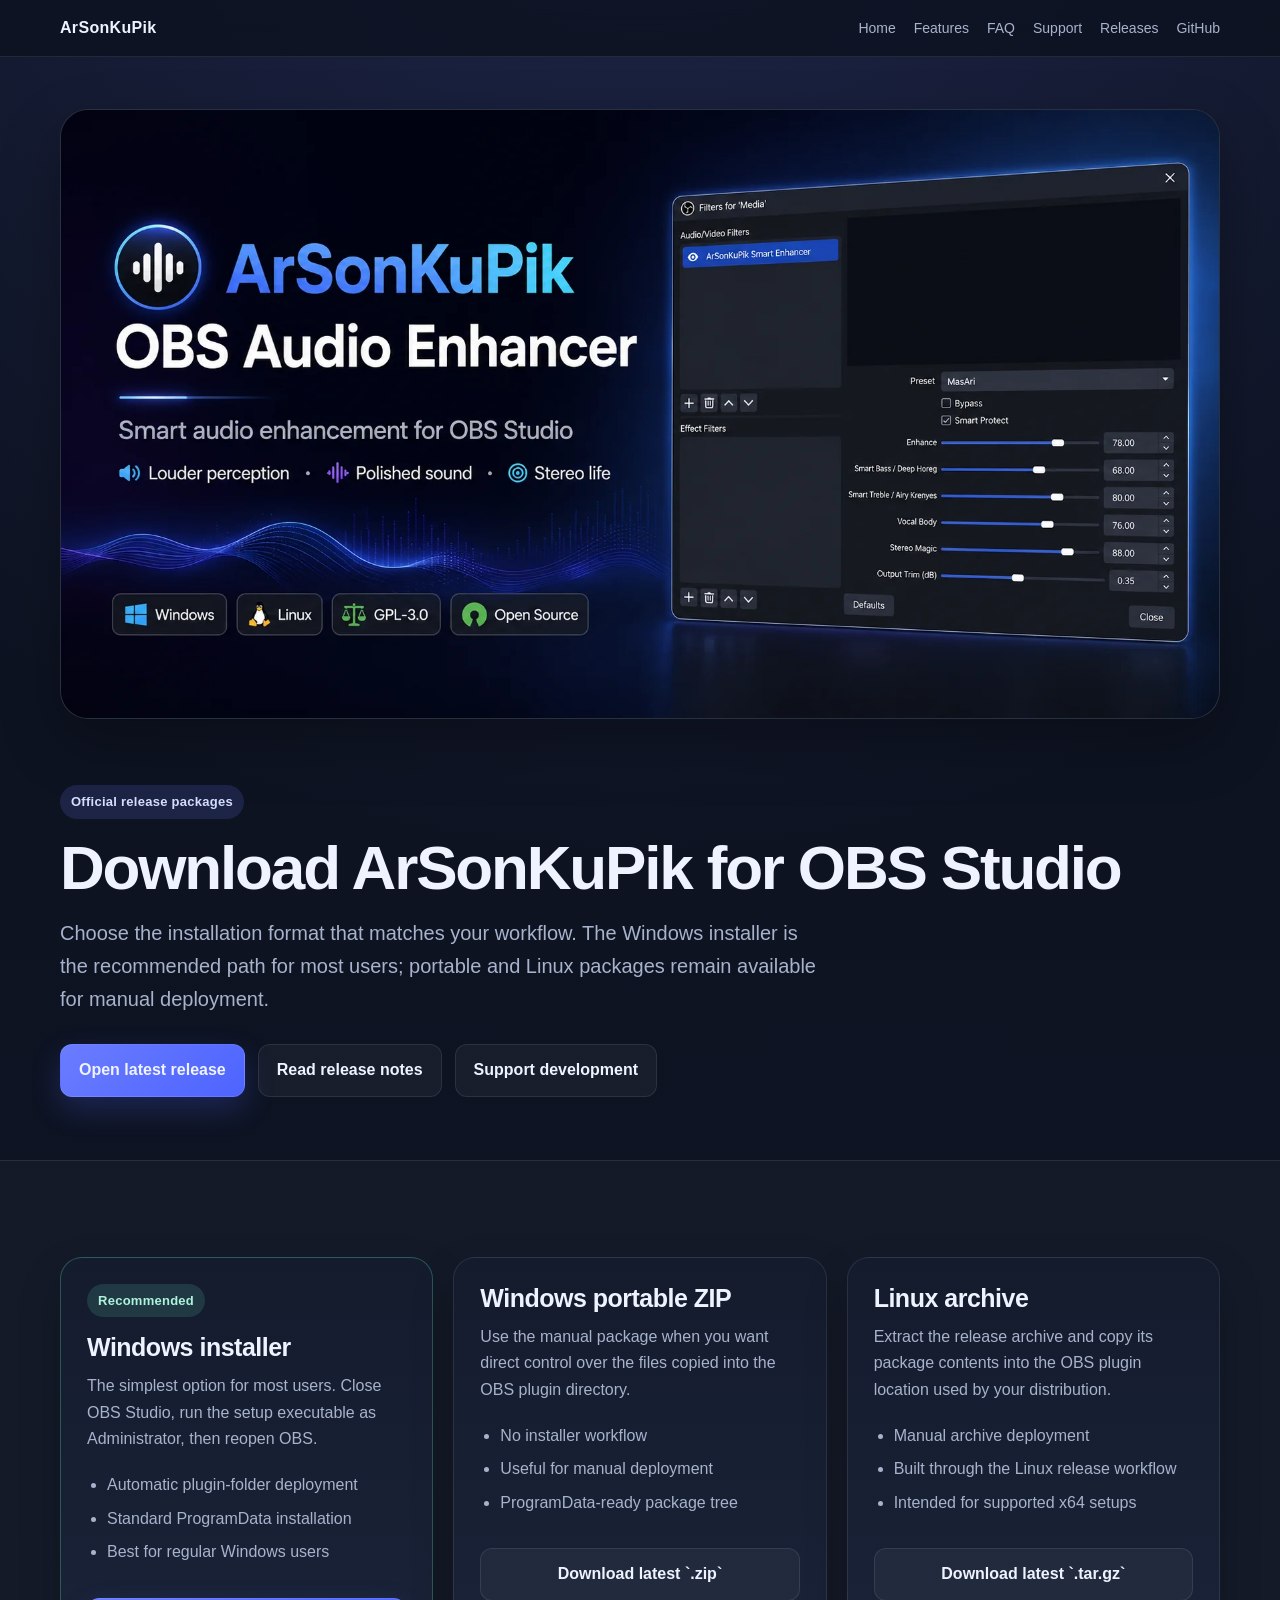
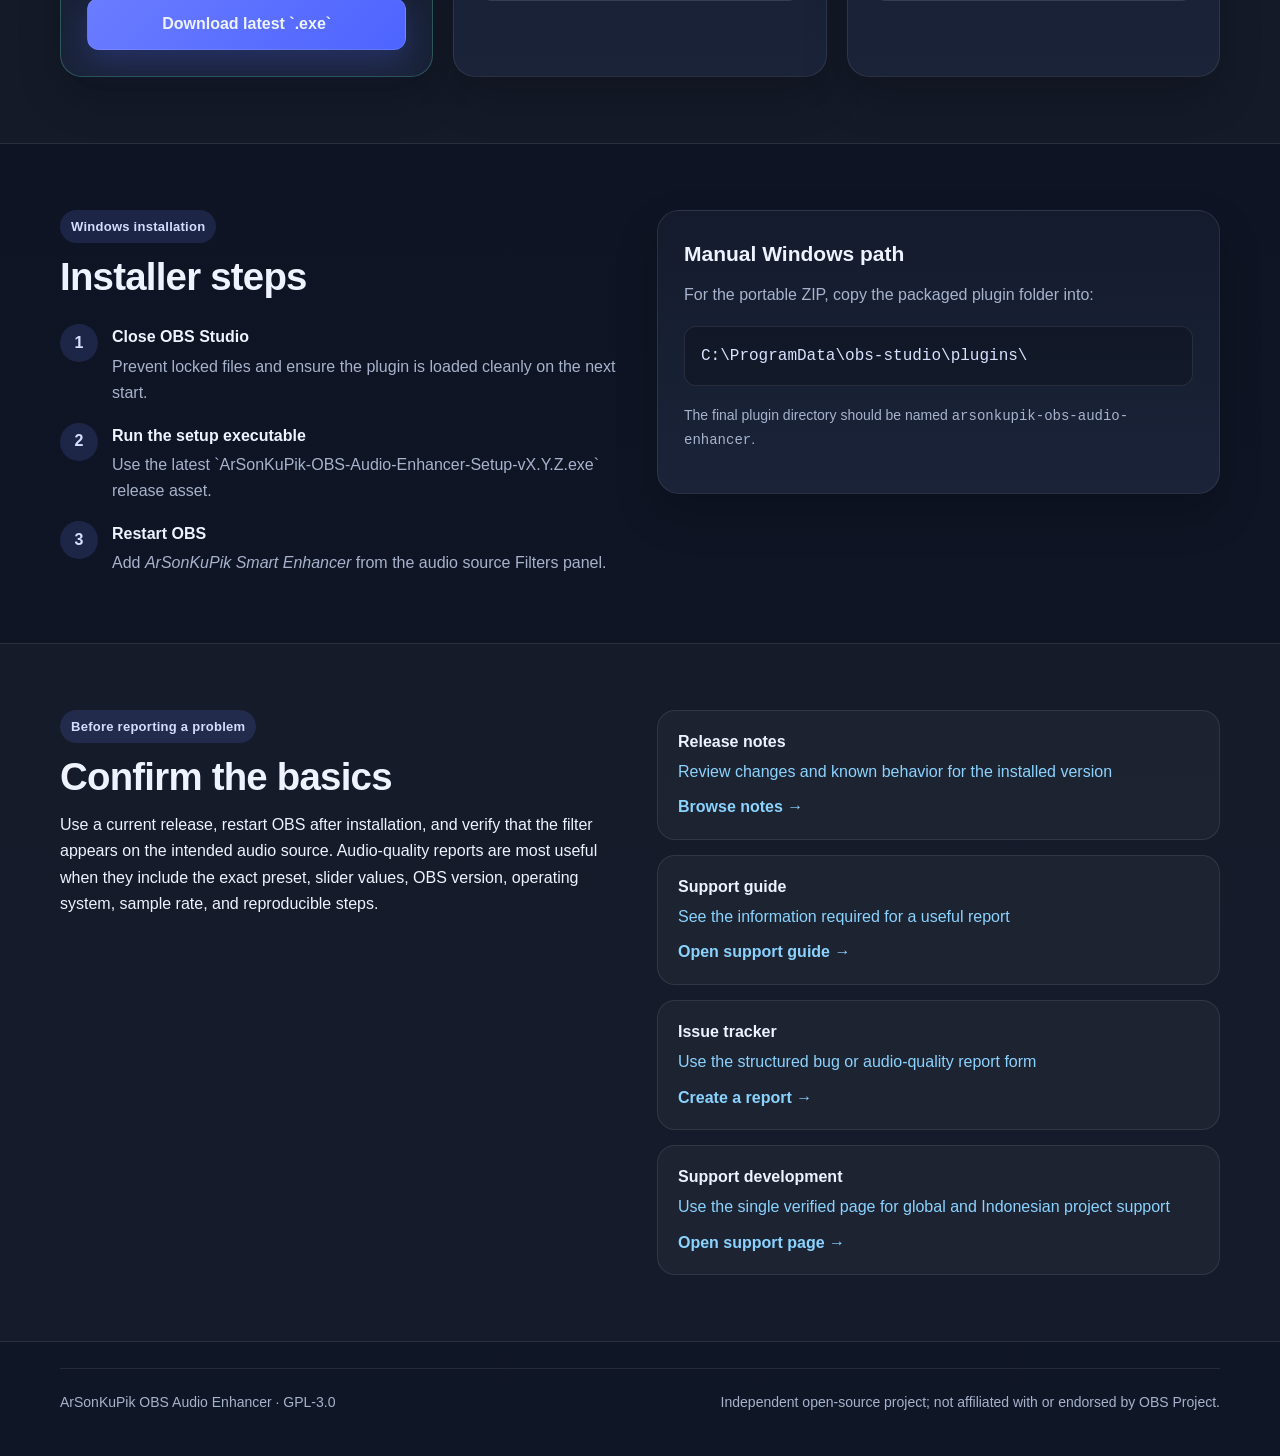
==== commit 4e389305: "Link official support system from downloads page" ====
--- a/docs/site/downloads.html
+++ b/docs/site/downloads.html
@@ -61,6 +61,7 @@
         <a href="index.html">Home</a>
         <a href="index.html#features">Features</a>
         <a href="index.html#faq">FAQ</a>
+        <a href="support.html">Support</a>
         <a href="https://github.com/masarray/arsonkupik-obs-audio-enhancer/releases">Releases</a>
         <a href="https://github.com/masarray/arsonkupik-obs-audio-enhancer">GitHub</a>
       </nav>
@@ -84,6 +85,7 @@
         <div class="cta-row">
           <a class="btn btn-primary" href="https://github.com/masarray/arsonkupik-obs-audio-enhancer/releases/latest">Open latest release</a>
           <a class="btn btn-secondary" href="https://github.com/masarray/arsonkupik-obs-audio-enhancer/tree/main/docs/releases">Read release notes</a>
+          <a class="btn btn-secondary" href="support.html">Support development</a>
         </div>
       </div>
     </section>
@@ -159,6 +161,7 @@
           <div><strong>Release notes</strong><span>Review changes and known behavior for the installed version</span><a class="text-link" href="https://github.com/masarray/arsonkupik-obs-audio-enhancer/tree/main/docs/releases">Browse notes →</a></div>
           <div><strong>Support guide</strong><span>See the information required for a useful report</span><a class="text-link" href="https://github.com/masarray/arsonkupik-obs-audio-enhancer/blob/main/SUPPORT.md">Open support guide →</a></div>
           <div><strong>Issue tracker</strong><span>Use the structured bug or audio-quality report form</span><a class="text-link" href="https://github.com/masarray/arsonkupik-obs-audio-enhancer/issues/new/choose">Create a report →</a></div>
+          <div><strong>Support development</strong><span>Use the single verified page for global and Indonesian project support</span><a class="text-link" href="support.html">Open support page →</a></div>
         </div>
       </div>
     </section>
--- a/docs/site/styles.css
+++ b/docs/site/styles.css
@@ -1,50 +1,292 @@
-
 :root {
   --bg: #0d1220;
+  --bg-2: #0f1626;
   --panel: #141b2d;
   --panel-2: #1a2338;
   --text: #eef3ff;
   --muted: #a7b3cc;
-  --line: rgba(255,255,255,.08);
+  --line: rgba(255,255,255,.09);
   --accent: #6a7cff;
+  --accent-strong: #4d64ff;
   --accent-2: #8bd3ff;
-}
+  --success: #63e6be;
+  --warning: #ffd166;
+  --shadow: 0 24px 60px rgba(0,0,0,.28);
+}
+
 * { box-sizing: border-box; }
-body { margin: 0; font: 16px/1.6 Inter, Segoe UI, Arial, sans-serif; background: linear-gradient(180deg,#0d1220 0%,#0f1626 100%); color: var(--text); }
+html { scroll-behavior: smooth; }
+body {
+  margin: 0;
+  font: 16px/1.65 Inter, "Segoe UI", Arial, sans-serif;
+  background:
+    radial-gradient(circle at 50% -10%, rgba(106,124,255,.20), transparent 34%),
+    linear-gradient(180deg, var(--bg) 0%, var(--bg-2) 100%);
+  color: var(--text);
+  min-height: 100vh;
+}
 a { color: inherit; text-decoration: none; }
-img { max-width: 100%; display: block; }
-.wrap { width: min(1120px, calc(100% - 40px)); margin: 0 auto; }
-.nav { position: sticky; top: 0; backdrop-filter: blur(12px); background: rgba(13,18,32,.75); border-bottom: 1px solid var(--line); z-index: 10; }
-.nav-inner { display: flex; justify-content: space-between; align-items: center; padding: 16px 0; }
-.nav nav { display: flex; gap: 20px; }
-.brand { font-weight: 700; letter-spacing: .02em; }
-.hero { padding: 72px 0 52px; }
-.hero-grid { display: grid; gap: 40px; grid-template-columns: 1.1fr .95fr; align-items: center; }
-.eyebrow { display:inline-block; padding: 6px 10px; border-radius:999px; background: rgba(106,124,255,.16); color: #cbd7ff; font-size: 13px; }
-h1 { font-size: clamp(36px, 5vw, 58px); line-height: 1.06; margin: 16px 0; letter-spacing: -.03em; }
-h2 { font-size: clamp(28px,3vw,40px); line-height: 1.1; margin: 0 0 12px; }
-h3 { margin: 0 0 10px; font-size: 20px; }
-.lead, .section-intro { color: var(--muted); max-width: 62ch; }
-.cta-row { display: flex; flex-wrap: wrap; gap: 14px; margin: 26px 0 18px; }
-.btn { padding: 12px 18px; border-radius: 12px; font-weight: 600; border: 1px solid var(--line); }
-.btn-primary { background: linear-gradient(135deg,var(--accent),#4d64ff); }
-.btn-secondary { background: rgba(255,255,255,.04); }
-.hero-points { margin: 22px 0 0; padding-left: 18px; color: var(--muted); }
-.shot-card, .card { background: linear-gradient(180deg,var(--panel),var(--panel-2)); border: 1px solid var(--line); border-radius: 22px; box-shadow: 0 20px 40px rgba(0,0,0,.22); }
+a:focus-visible, summary:focus-visible {
+  outline: 3px solid rgba(139,211,255,.72);
+  outline-offset: 4px;
+  border-radius: 6px;
+}
+img { max-width: 100%; height: auto; display: block; }
+code, pre { font-family: "Cascadia Code", "SFMono-Regular", Consolas, monospace; }
+.wrap { width: min(1160px, calc(100% - 40px)); margin: 0 auto; }
+
+.nav {
+  position: sticky;
+  top: 0;
+  z-index: 20;
+  backdrop-filter: blur(16px);
+  -webkit-backdrop-filter: blur(16px);
+  background: rgba(13,18,32,.80);
+  border-bottom: 1px solid var(--line);
+}
+.nav-inner { display: flex; justify-content: space-between; align-items: center; padding: 15px 0; }
+.nav nav { display: flex; flex-wrap: wrap; align-items: center; gap: 18px; }
+.nav nav a { color: var(--muted); font-size: 14px; transition: color .18s ease; }
+.nav nav a:hover, .nav nav a[aria-current="page"] { color: var(--text); }
+.brand { font-weight: 800; letter-spacing: .02em; }
+
+.hero { padding: 72px 0 54px; }
+.hero-banner { padding-bottom: 0; }
+.hero-copy { padding-top: 42px; }
+.compact-banner { padding-top: 52px; }
+.banner-card {
+  overflow: hidden;
+  border-radius: 28px;
+  border: 1px solid var(--line);
+  background: var(--panel);
+  box-shadow: var(--shadow);
+}
+.banner-card img { width: 100%; aspect-ratio: 1731 / 909; object-fit: cover; }
+.hero-grid { display: grid; gap: 44px; grid-template-columns: 1.08fr .92fr; align-items: center; }
+.hero-grid.refined { align-items: start; }
+.eyebrow, .section-kicker, .card-badge {
+  display: inline-flex;
+  align-items: center;
+  padding: 6px 11px;
+  border-radius: 999px;
+  background: rgba(106,124,255,.16);
+  color: #d5ddff;
+  font-size: 13px;
+  font-weight: 700;
+  letter-spacing: .02em;
+}
+.section-kicker { margin-bottom: 12px; }
+.card-badge { background: rgba(99,230,190,.14); color: #adf3de; margin-bottom: 16px; }
+h1 { font-size: clamp(38px, 5vw, 62px); line-height: 1.04; margin: 17px 0; letter-spacing: -.035em; }
+h2 { font-size: clamp(28px,3vw,42px); line-height: 1.12; margin: 0 0 14px; letter-spacing: -.02em; }
+h3 { margin: 0 0 10px; font-size: 21px; }
+.download-grid h2 { font-size: 25px; margin-bottom: 12px; }
+p { margin-top: 0; }
+.lead, .section-intro { color: var(--muted); max-width: 68ch; }
+.lead { font-size: clamp(17px, 2vw, 20px); }
+.cta-row { display: flex; flex-wrap: wrap; gap: 13px; margin: 28px 0 19px; }
+.btn {
+  display: inline-flex;
+  align-items: center;
+  justify-content: center;
+  padding: 12px 18px;
+  border-radius: 12px;
+  font-weight: 700;
+  border: 1px solid var(--line);
+  transition: transform .18s ease, border-color .18s ease, background .18s ease;
+}
+.btn:hover { transform: translateY(-1px); border-color: rgba(139,211,255,.30); }
+.btn-primary { background: linear-gradient(135deg,var(--accent),var(--accent-strong)); box-shadow: 0 12px 30px rgba(77,100,255,.23); }
+.btn-secondary { background: rgba(255,255,255,.045); }
+.btn-disabled {
+  color: rgba(238,243,255,.55);
+  background: rgba(255,255,255,.035);
+  cursor: not-allowed;
+  user-select: none;
+}
+.btn-disabled:hover { transform: none; border-color: var(--line); }
+.hero-points { margin: 23px 0 0; padding-left: 20px; color: var(--muted); }
+.hero-points li + li { margin-top: 6px; }
+
+.shot-card, .card, .faq-grid details {
+  background: linear-gradient(180deg,var(--panel),var(--panel-2));
+  border: 1px solid var(--line);
+  border-radius: 22px;
+  box-shadow: 0 20px 44px rgba(0,0,0,.20);
+}
 .shot-card { padding: 16px; }
-.section { padding: 56px 0; }
-.section-alt { background: rgba(255,255,255,.02); border-top: 1px solid var(--line); border-bottom: 1px solid var(--line); }
-.card-grid { display:grid; gap: 20px; grid-template-columns: repeat(2, minmax(0,1fr)); margin-top: 28px; }
+.shot-card img { width: 100%; border-radius: 12px; }
+.section { padding: 66px 0; }
+.section-alt { background: rgba(255,255,255,.022); border-top: 1px solid var(--line); border-bottom: 1px solid var(--line); }
+.card-grid { display:grid; gap: 20px; grid-template-columns: repeat(2, minmax(0,1fr)); margin-top: 30px; }
 .card-grid.three { grid-template-columns: repeat(3,minmax(0,1fr)); }
-.card { padding: 24px; }
-.split { display:grid; gap: 30px; grid-template-columns: 1fr 1fr; align-items:start; }
-.stack-list { display:grid; gap: 16px; }
-.stack-list div { background: rgba(255,255,255,.03); border: 1px solid var(--line); border-radius: 18px; padding: 18px 20px; display:grid; gap: 4px; }
+.card { position: relative; padding: 26px; }
+.card p { color: var(--muted); }
+.recommended-card { border-color: rgba(99,230,190,.28); }
+.card-action { width: 100%; margin-top: 12px; }
+.compact-list { margin: 20px 0; padding-left: 20px; color: var(--muted); }
+.compact-list li + li { margin-top: 7px; }
+.split { display:grid; gap: 34px; grid-template-columns: 1fr 1fr; align-items:start; }
+.stack-list { display:grid; gap: 15px; }
+.stack-list div {
+  background: rgba(255,255,255,.035);
+  border: 1px solid var(--line);
+  border-radius: 18px;
+  padding: 18px 20px;
+  display:grid;
+  gap: 4px;
+}
 .stack-list span, .text-link { color: var(--accent-2); }
-.release-card { margin-top: 24px; }
-.footer { padding: 24px 0 40px; }
-.footer-inner { display:flex; justify-content:space-between; gap:20px; color: var(--muted); border-top:1px solid var(--line); padding-top: 20px; }
-@media (max-width: 900px) {
-  .hero-grid, .split, .card-grid, .card-grid.three { grid-template-columns: 1fr; }
-  .nav-inner { flex-direction: column; gap: 12px; }
-}
+.stack-list .text-link { margin-top: 5px; font-weight: 700; }
+.text-link:hover { text-decoration: underline; text-underline-offset: 3px; }
+
+.proof-strip { padding: 8px 0 48px; }
+.proof-grid { display: grid; grid-template-columns: repeat(4,minmax(0,1fr)); gap: 14px; }
+.proof-grid div { padding: 17px 18px; border: 1px solid var(--line); border-radius: 16px; background: rgba(255,255,255,.026); display: grid; gap: 2px; }
+.proof-grid strong { font-size: 16px; }
+.proof-grid span { color: var(--muted); font-size: 13px; }
+
+.faq-grid { display: grid; gap: 14px; margin-top: 28px; }
+.faq-grid details { padding: 20px 22px; }
+.faq-grid summary { cursor: pointer; font-weight: 750; }
+.faq-grid details p { color: var(--muted); margin: 13px 0 0; }
+
+.final-cta { padding-top: 52px; }
+.final-cta-inner { display: flex; align-items: center; justify-content: space-between; gap: 30px; padding: 32px; border-radius: 24px; border: 1px solid var(--line); background: linear-gradient(135deg,rgba(106,124,255,.12),rgba(139,211,255,.05)); }
+.final-cta-inner h2 { max-width: 700px; margin-bottom: 0; }
+.final-cta-inner .cta-row { margin: 0; justify-content: flex-end; }
+
+.download-hero { padding-bottom: 44px; }
+.path-card pre { overflow-x: auto; margin: 18px 0; padding: 16px; border-radius: 12px; border: 1px solid var(--line); background: rgba(0,0,0,.22); color: #d8e2ff; }
+.muted-note { color: var(--muted); font-size: 14px; }
+.steps-list { display: grid; gap: 16px; padding: 0; margin: 26px 0 0; list-style: none; }
+.steps-list li { display: grid; grid-template-columns: 38px 1fr; gap: 14px; align-items: start; }
+.steps-list li > span { width: 38px; height: 38px; display: grid; place-items: center; border-radius: 50%; background: rgba(106,124,255,.16); color: #d8dfff; font-weight: 800; }
+.steps-list p { color: var(--muted); margin: 3px 0 0; }
+
+.support-hero { padding-bottom: 48px; }
+.support-intro { max-width: 900px; }
+.support-trust {
+  display: flex;
+  flex-wrap: wrap;
+  gap: 10px;
+  margin-top: 24px;
+}
+.support-trust span {
+  padding: 9px 12px;
+  border-radius: 999px;
+  border: 1px solid rgba(99,230,190,.20);
+  background: rgba(99,230,190,.07);
+  color: #b9f4e2;
+  font-size: 13px;
+  font-weight: 700;
+}
+.funding-grid {
+  display: grid;
+  grid-template-columns: repeat(2,minmax(0,1fr));
+  gap: 22px;
+  margin-top: 30px;
+}
+.funding-card {
+  display: flex;
+  flex-direction: column;
+  min-height: 100%;
+}
+.funding-card-head {
+  display: flex;
+  align-items: flex-start;
+  gap: 15px;
+  margin-bottom: 6px;
+}
+.funding-card-head .card-badge { margin-bottom: 8px; }
+.funding-icon {
+  flex: 0 0 48px;
+  width: 48px;
+  height: 48px;
+  display: grid;
+  place-items: center;
+  border-radius: 15px;
+  background: rgba(106,124,255,.16);
+  border: 1px solid rgba(106,124,255,.22);
+  color: #e8ecff;
+  font-size: 22px;
+  font-weight: 800;
+}
+.funding-local .funding-icon {
+  background: rgba(99,230,190,.12);
+  border-color: rgba(99,230,190,.20);
+  color: #b9f4e2;
+  font-size: 15px;
+}
+.suggested-levels {
+  display: flex;
+  flex-wrap: wrap;
+  gap: 8px;
+  margin: 8px 0 18px;
+}
+.suggested-levels span {
+  padding: 7px 9px;
+  border-radius: 10px;
+  border: 1px solid var(--line);
+  background: rgba(255,255,255,.03);
+  color: var(--muted);
+  font-size: 13px;
+}
+.funding-card .card-action { margin-top: auto; }
+.funding-note {
+  margin: 14px 0 0;
+  padding-top: 14px;
+  border-top: 1px solid var(--line);
+  font-size: 13px;
+}
+.qris-placeholder {
+  min-height: 190px;
+  margin: 4px 0 14px;
+  padding: 24px;
+  display: grid;
+  place-items: center;
+  align-content: center;
+  gap: 8px;
+  text-align: center;
+  border: 1px dashed rgba(255,209,102,.35);
+  border-radius: 18px;
+  background: rgba(255,209,102,.045);
+}
+.qris-placeholder strong { color: #ffe1a3; }
+.qris-placeholder span { color: var(--muted); max-width: 36ch; font-size: 14px; }
+.principles-grid {
+  display: grid;
+  grid-template-columns: repeat(2,minmax(0,1fr));
+  gap: 20px;
+  margin-top: 28px;
+}
+.policy-links { margin-bottom: 0; }
+
+.footer { padding: 26px 0 42px; }
+.footer-inner { display:flex; justify-content:space-between; gap:24px; color: var(--muted); border-top:1px solid var(--line); padding-top: 22px; font-size: 14px; }
+
+@media (max-width: 1000px) {
+  .hero-grid, .split { grid-template-columns: 1fr; }
+  .proof-grid { grid-template-columns: repeat(2,minmax(0,1fr)); }
+  .card-grid.three { grid-template-columns: 1fr; }
+  .funding-grid { grid-template-columns: 1fr; }
+  .final-cta-inner { align-items: flex-start; flex-direction: column; }
+  .final-cta-inner .cta-row { justify-content: flex-start; }
+}
+
+@media (max-width: 760px) {
+  .wrap { width: min(100% - 26px, 1160px); }
+  .nav-inner { flex-direction: column; align-items: flex-start; gap: 11px; }
+  .nav nav { gap: 11px 15px; }
+  .hero { padding-top: 46px; }
+  .hero-copy { padding-top: 30px; }
+  .card-grid, .proof-grid, .principles-grid { grid-template-columns: 1fr; }
+  .section { padding: 52px 0; }
+  .banner-card { border-radius: 18px; }
+  .footer-inner { flex-direction: column; }
+}
+
+@media (prefers-reduced-motion: reduce) {
+  html { scroll-behavior: auto; }
+  *, *::before, *::after { transition-duration: .01ms !important; animation-duration: .01ms !important; animation-iteration-count: 1 !important; }
+}
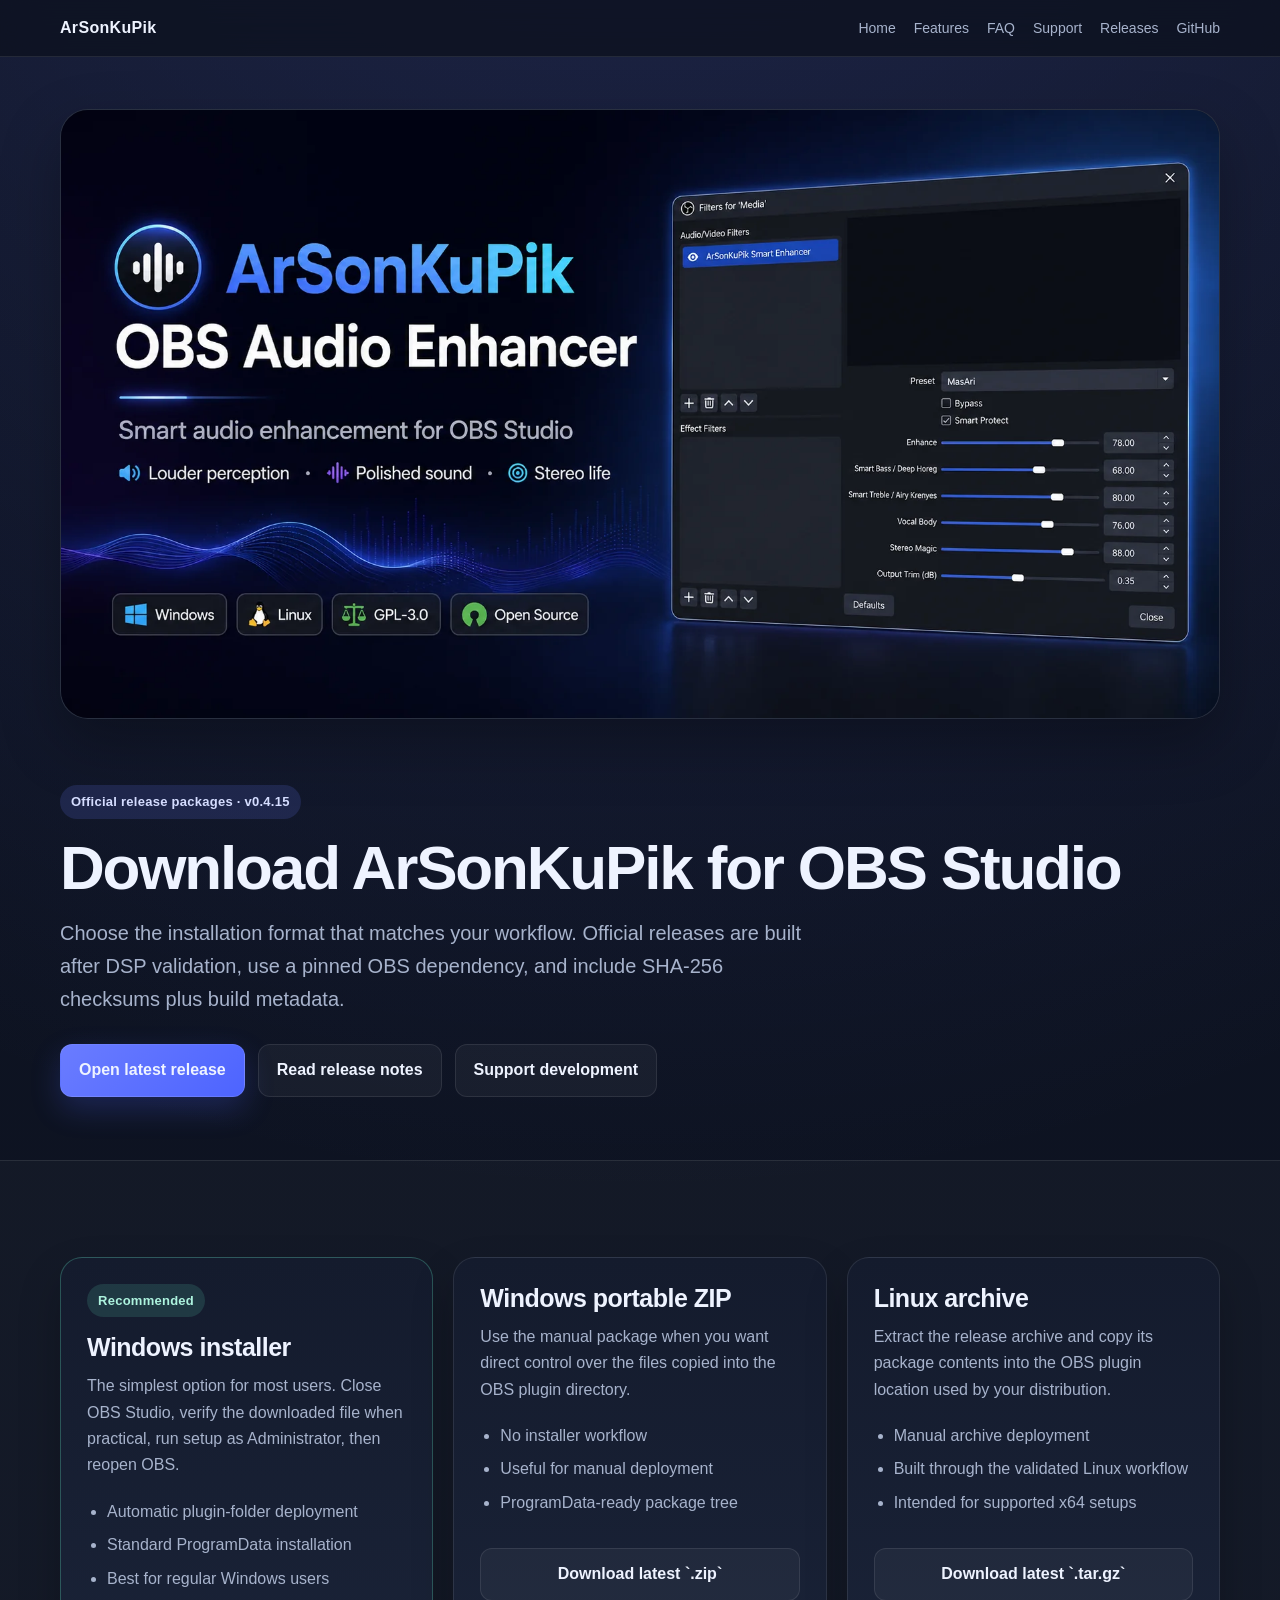
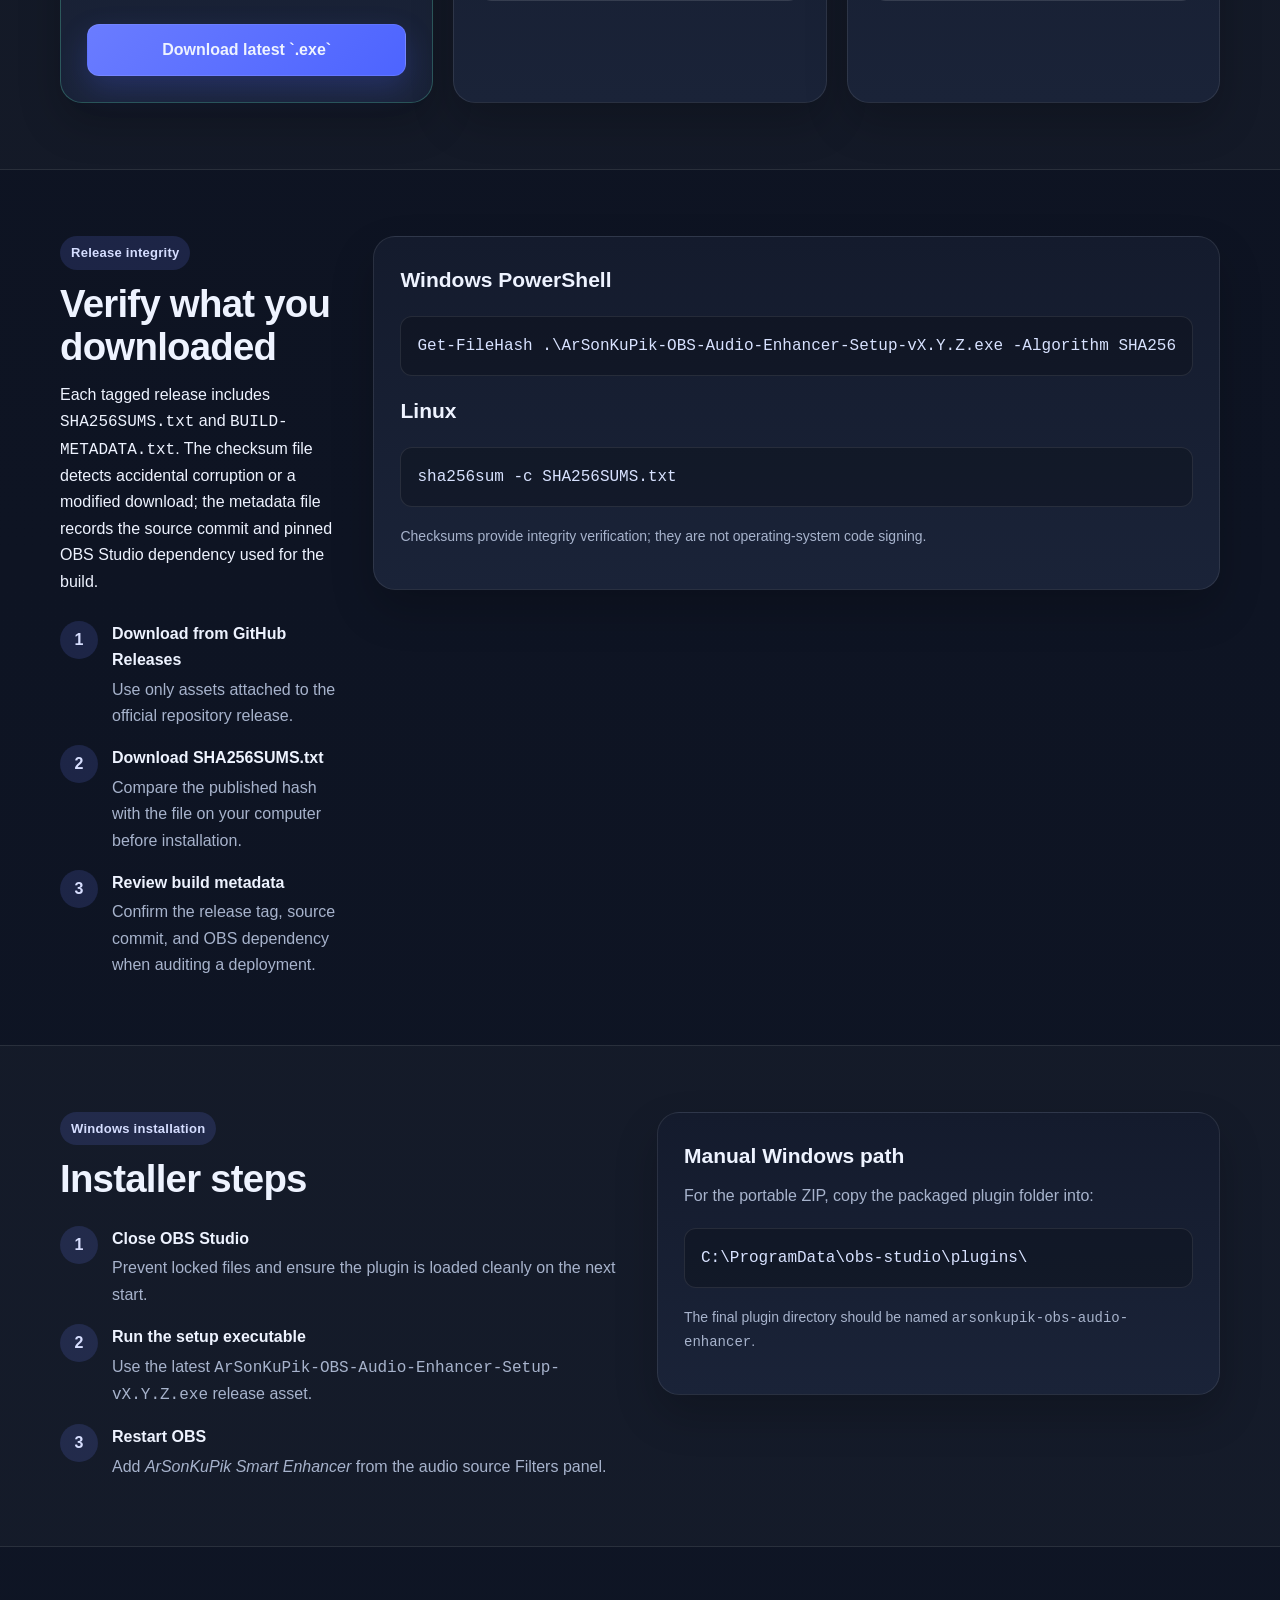
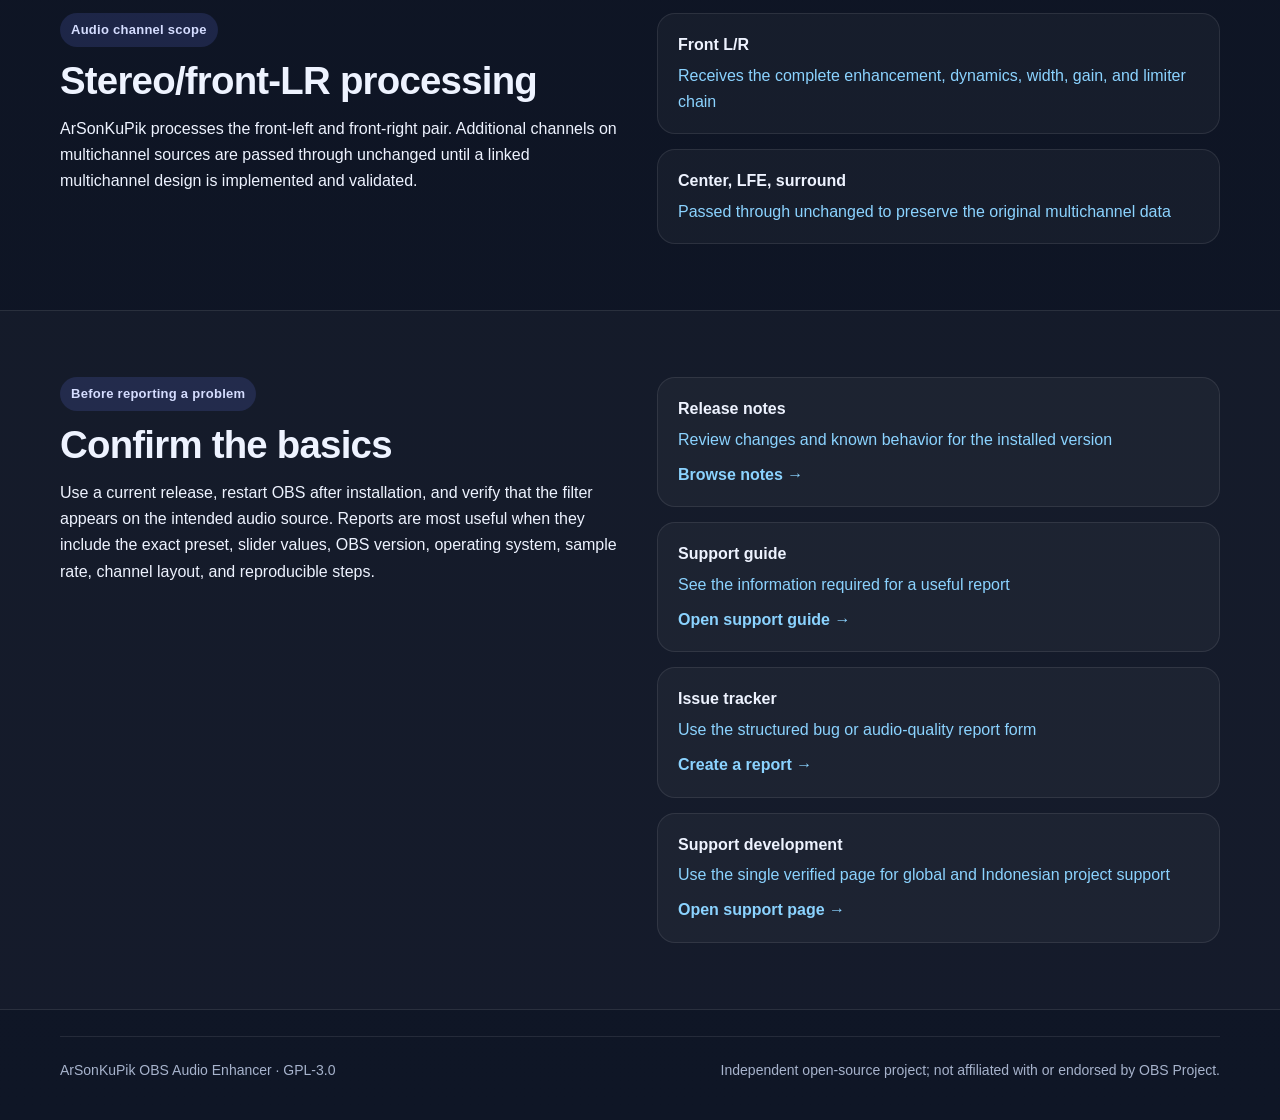
==== commit 56c762fe: "Update v0.4.15 downloads and integrity guidance" ====
--- a/docs/site/downloads.html
+++ b/docs/site/downloads.html
@@ -4,7 +4,7 @@
   <meta charset="utf-8">
   <meta name="viewport" content="width=device-width, initial-scale=1">
   <title>Download ArSonKuPik OBS Audio Enhancer for Windows and Linux</title>
-  <meta name="description" content="Download the latest ArSonKuPik OBS Audio Enhancer release for OBS Studio. Choose the recommended Windows installer, portable Windows ZIP, or Linux archive.">
+  <meta name="description" content="Download ArSonKuPik OBS Audio Enhancer v0.4.15 for OBS Studio. Choose the Windows installer, portable ZIP, or Linux archive and verify it with published SHA-256 checksums.">
   <meta name="robots" content="index,follow,max-image-preview:large">
   <meta name="theme-color" content="#0d1220">
   <link rel="canonical" href="https://masarray.github.io/arsonkupik-obs-audio-enhancer/downloads.html">
@@ -13,7 +13,7 @@
   <meta property="og:type" content="website">
   <meta property="og:site_name" content="ArSonKuPik OBS Audio Enhancer">
   <meta property="og:title" content="Download ArSonKuPik OBS Audio Enhancer">
-  <meta property="og:description" content="Get the Windows installer, portable ZIP, or Linux archive for the free open-source ArSonKuPik OBS audio enhancement filter.">
+  <meta property="og:description" content="Get verified Windows and Linux packages for the free open-source ArSonKuPik OBS audio enhancement filter.">
   <meta property="og:url" content="https://masarray.github.io/arsonkupik-obs-audio-enhancer/downloads.html">
   <meta property="og:image" content="https://masarray.github.io/arsonkupik-obs-audio-enhancer/assets/images/og-hero.webp">
   <meta property="og:image:type" content="image/webp">
@@ -23,7 +23,7 @@
 
   <meta name="twitter:card" content="summary_large_image">
   <meta name="twitter:title" content="Download ArSonKuPik OBS Audio Enhancer">
-  <meta name="twitter:description" content="Windows installer, portable ZIP, and Linux package for the free open-source OBS audio enhancer.">
+  <meta name="twitter:description" content="Windows installer, portable ZIP, Linux package, build metadata, and SHA-256 checksums for the free OBS audio enhancer.">
   <meta name="twitter:image" content="https://masarray.github.io/arsonkupik-obs-audio-enhancer/assets/images/og-hero.webp">
   <meta name="twitter:image:alt" content="ArSonKuPik OBS Audio Enhancer promotional banner">
 
@@ -35,7 +35,7 @@
     "@type": "WebPage",
     "name": "Download ArSonKuPik OBS Audio Enhancer",
     "url": "https://masarray.github.io/arsonkupik-obs-audio-enhancer/downloads.html",
-    "description": "Official download options for ArSonKuPik OBS Audio Enhancer on Windows and Linux.",
+    "description": "Official verified download options for ArSonKuPik OBS Audio Enhancer on Windows and Linux.",
     "isPartOf": {
       "@type": "WebSite",
       "name": "ArSonKuPik OBS Audio Enhancer",
@@ -44,10 +44,10 @@
     "about": {
       "@type": "SoftwareApplication",
       "name": "ArSonKuPik OBS Audio Enhancer",
-      "softwareVersion": "0.4.12",
+      "softwareVersion": "0.4.15",
       "operatingSystem": "Windows, Linux",
       "applicationCategory": "MultimediaApplication",
-      "downloadUrl": "https://github.com/masarray/arsonkupik-obs-audio-enhancer/releases",
+      "downloadUrl": "https://github.com/masarray/arsonkupik-obs-audio-enhancer/releases/latest",
       "isAccessibleForFree": true
     }
   }
@@ -79,9 +79,9 @@
 
     <section class="section download-hero">
       <div class="wrap">
-        <span class="eyebrow">Official release packages</span>
+        <span class="eyebrow">Official release packages · v0.4.15</span>
         <h1>Download ArSonKuPik for OBS Studio</h1>
-        <p class="lead">Choose the installation format that matches your workflow. The Windows installer is the recommended path for most users; portable and Linux packages remain available for manual deployment.</p>
+        <p class="lead">Choose the installation format that matches your workflow. Official releases are built after DSP validation, use a pinned OBS dependency, and include SHA-256 checksums plus build metadata.</p>
         <div class="cta-row">
           <a class="btn btn-primary" href="https://github.com/masarray/arsonkupik-obs-audio-enhancer/releases/latest">Open latest release</a>
           <a class="btn btn-secondary" href="https://github.com/masarray/arsonkupik-obs-audio-enhancer/tree/main/docs/releases">Read release notes</a>
@@ -96,7 +96,7 @@
           <article class="card recommended-card">
             <span class="card-badge">Recommended</span>
             <h2>Windows installer</h2>
-            <p>The simplest option for most users. Close OBS Studio, run the setup executable as Administrator, then reopen OBS.</p>
+            <p>The simplest option for most users. Close OBS Studio, verify the downloaded file when practical, run setup as Administrator, then reopen OBS.</p>
             <ul class="compact-list">
               <li>Automatic plugin-folder deployment</li>
               <li>Standard ProgramData installation</li>
@@ -121,7 +121,7 @@
             <p>Extract the release archive and copy its package contents into the OBS plugin location used by your distribution.</p>
             <ul class="compact-list">
               <li>Manual archive deployment</li>
-              <li>Built through the Linux release workflow</li>
+              <li>Built through the validated Linux workflow</li>
               <li>Intended for supported x64 setups</li>
             </ul>
             <a class="btn btn-secondary card-action" href="https://github.com/masarray/arsonkupik-obs-audio-enhancer/releases/latest">Download latest `.tar.gz`</a>
@@ -133,11 +133,33 @@
     <section class="section">
       <div class="wrap split">
         <div>
+          <span class="section-kicker">Release integrity</span>
+          <h2>Verify what you downloaded</h2>
+          <p>Each tagged release includes <code>SHA256SUMS.txt</code> and <code>BUILD-METADATA.txt</code>. The checksum file detects accidental corruption or a modified download; the metadata file records the source commit and pinned OBS Studio dependency used for the build.</p>
+          <ol class="steps-list">
+            <li><span>1</span><div><strong>Download from GitHub Releases</strong><p>Use only assets attached to the official repository release.</p></div></li>
+            <li><span>2</span><div><strong>Download SHA256SUMS.txt</strong><p>Compare the published hash with the file on your computer before installation.</p></div></li>
+            <li><span>3</span><div><strong>Review build metadata</strong><p>Confirm the release tag, source commit, and OBS dependency when auditing a deployment.</p></div></li>
+          </ol>
+        </div>
+        <div class="card path-card">
+          <h3>Windows PowerShell</h3>
+          <pre><code>Get-FileHash .\ArSonKuPik-OBS-Audio-Enhancer-Setup-vX.Y.Z.exe -Algorithm SHA256</code></pre>
+          <h3>Linux</h3>
+          <pre><code>sha256sum -c SHA256SUMS.txt</code></pre>
+          <p class="muted-note">Checksums provide integrity verification; they are not operating-system code signing.</p>
+        </div>
+      </div>
+    </section>
+
+    <section class="section section-alt">
+      <div class="wrap split">
+        <div>
           <span class="section-kicker">Windows installation</span>
           <h2>Installer steps</h2>
           <ol class="steps-list">
             <li><span>1</span><div><strong>Close OBS Studio</strong><p>Prevent locked files and ensure the plugin is loaded cleanly on the next start.</p></div></li>
-            <li><span>2</span><div><strong>Run the setup executable</strong><p>Use the latest `ArSonKuPik-OBS-Audio-Enhancer-Setup-vX.Y.Z.exe` release asset.</p></div></li>
+            <li><span>2</span><div><strong>Run the setup executable</strong><p>Use the latest <code>ArSonKuPik-OBS-Audio-Enhancer-Setup-vX.Y.Z.exe</code> release asset.</p></div></li>
             <li><span>3</span><div><strong>Restart OBS</strong><p>Add <em>ArSonKuPik Smart Enhancer</em> from the audio source Filters panel.</p></div></li>
           </ol>
         </div>
@@ -150,12 +172,26 @@
       </div>
     </section>
 
+    <section class="section">
+      <div class="wrap split">
+        <div>
+          <span class="section-kicker">Audio channel scope</span>
+          <h2>Stereo/front-LR processing</h2>
+          <p>ArSonKuPik processes the front-left and front-right pair. Additional channels on multichannel sources are passed through unchanged until a linked multichannel design is implemented and validated.</p>
+        </div>
+        <div class="stack-list">
+          <div><strong>Front L/R</strong><span>Receives the complete enhancement, dynamics, width, gain, and limiter chain</span></div>
+          <div><strong>Center, LFE, surround</strong><span>Passed through unchanged to preserve the original multichannel data</span></div>
+        </div>
+      </div>
+    </section>
+
     <section class="section section-alt">
       <div class="wrap split">
         <div>
           <span class="section-kicker">Before reporting a problem</span>
           <h2>Confirm the basics</h2>
-          <p>Use a current release, restart OBS after installation, and verify that the filter appears on the intended audio source. Audio-quality reports are most useful when they include the exact preset, slider values, OBS version, operating system, sample rate, and reproducible steps.</p>
+          <p>Use a current release, restart OBS after installation, and verify that the filter appears on the intended audio source. Reports are most useful when they include the exact preset, slider values, OBS version, operating system, sample rate, channel layout, and reproducible steps.</p>
         </div>
         <div class="stack-list">
           <div><strong>Release notes</strong><span>Review changes and known behavior for the installed version</span><a class="text-link" href="https://github.com/masarray/arsonkupik-obs-audio-enhancer/tree/main/docs/releases">Browse notes →</a></div>
